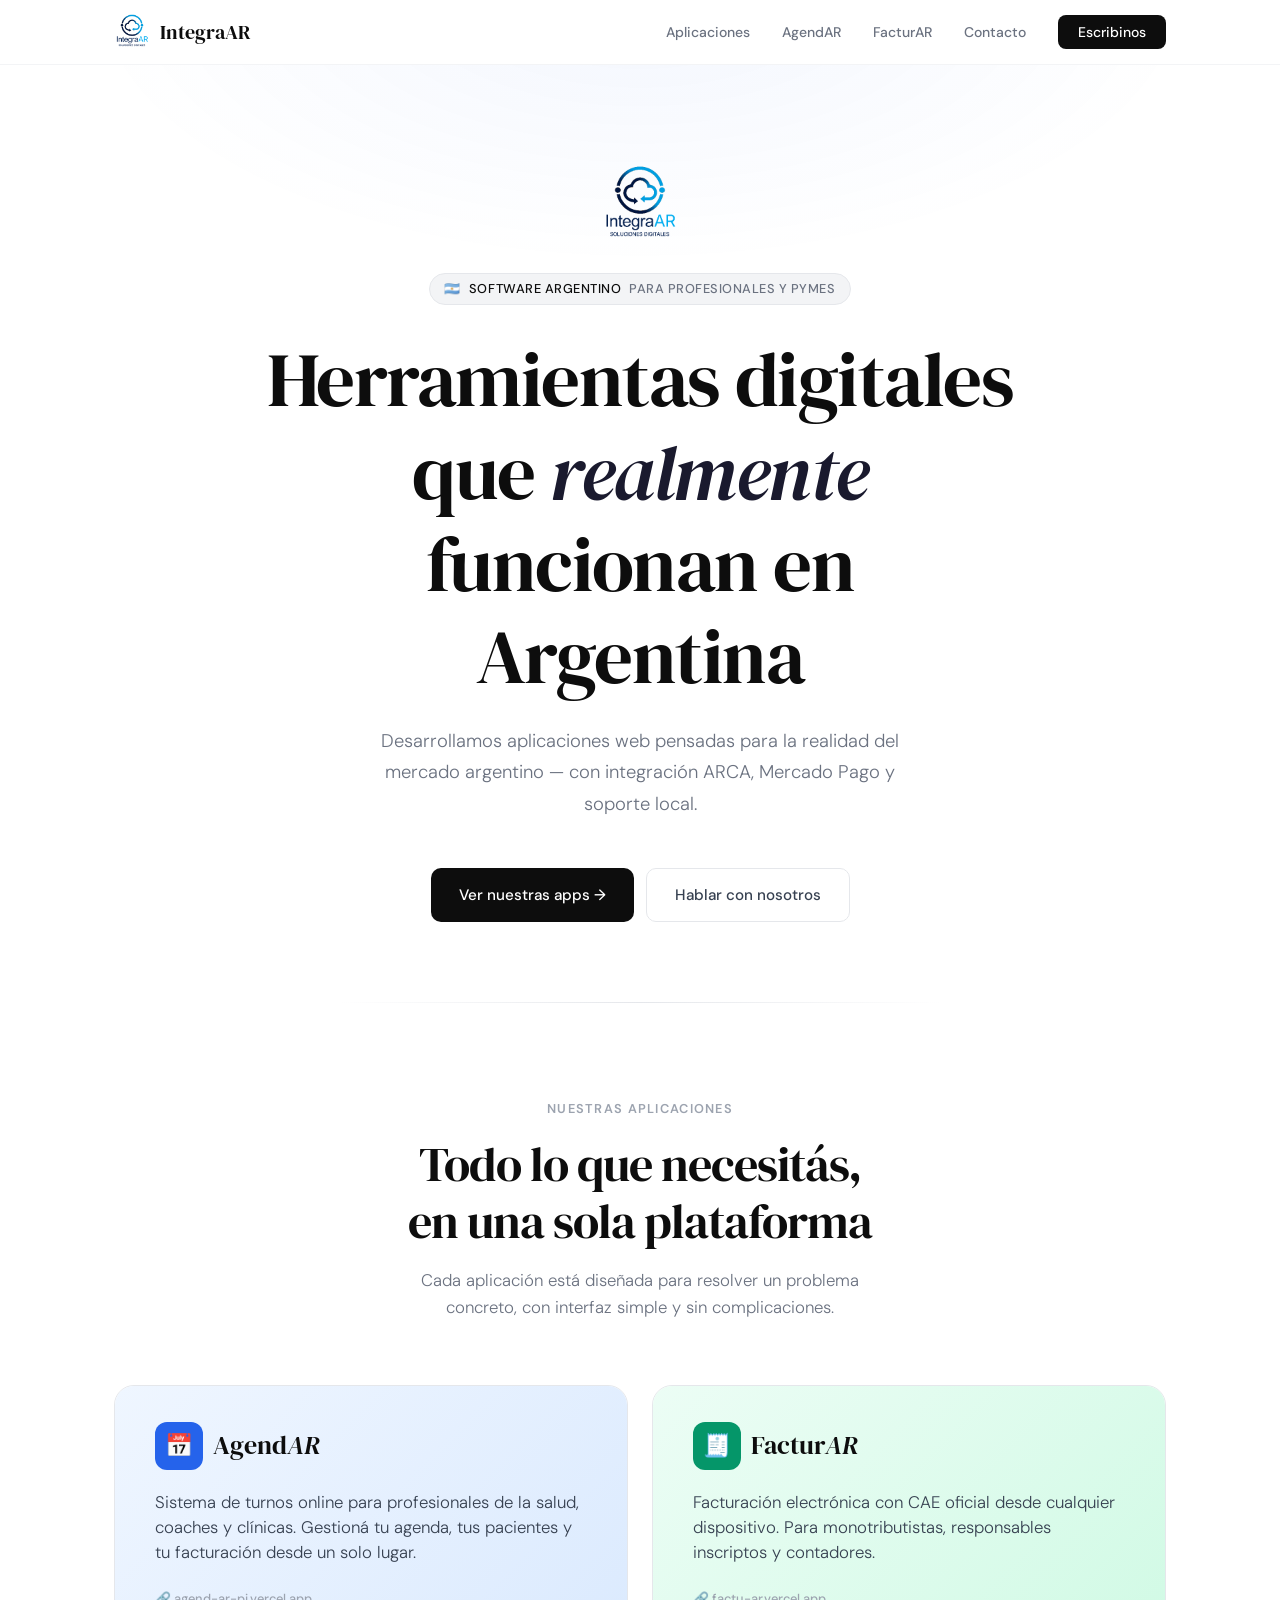
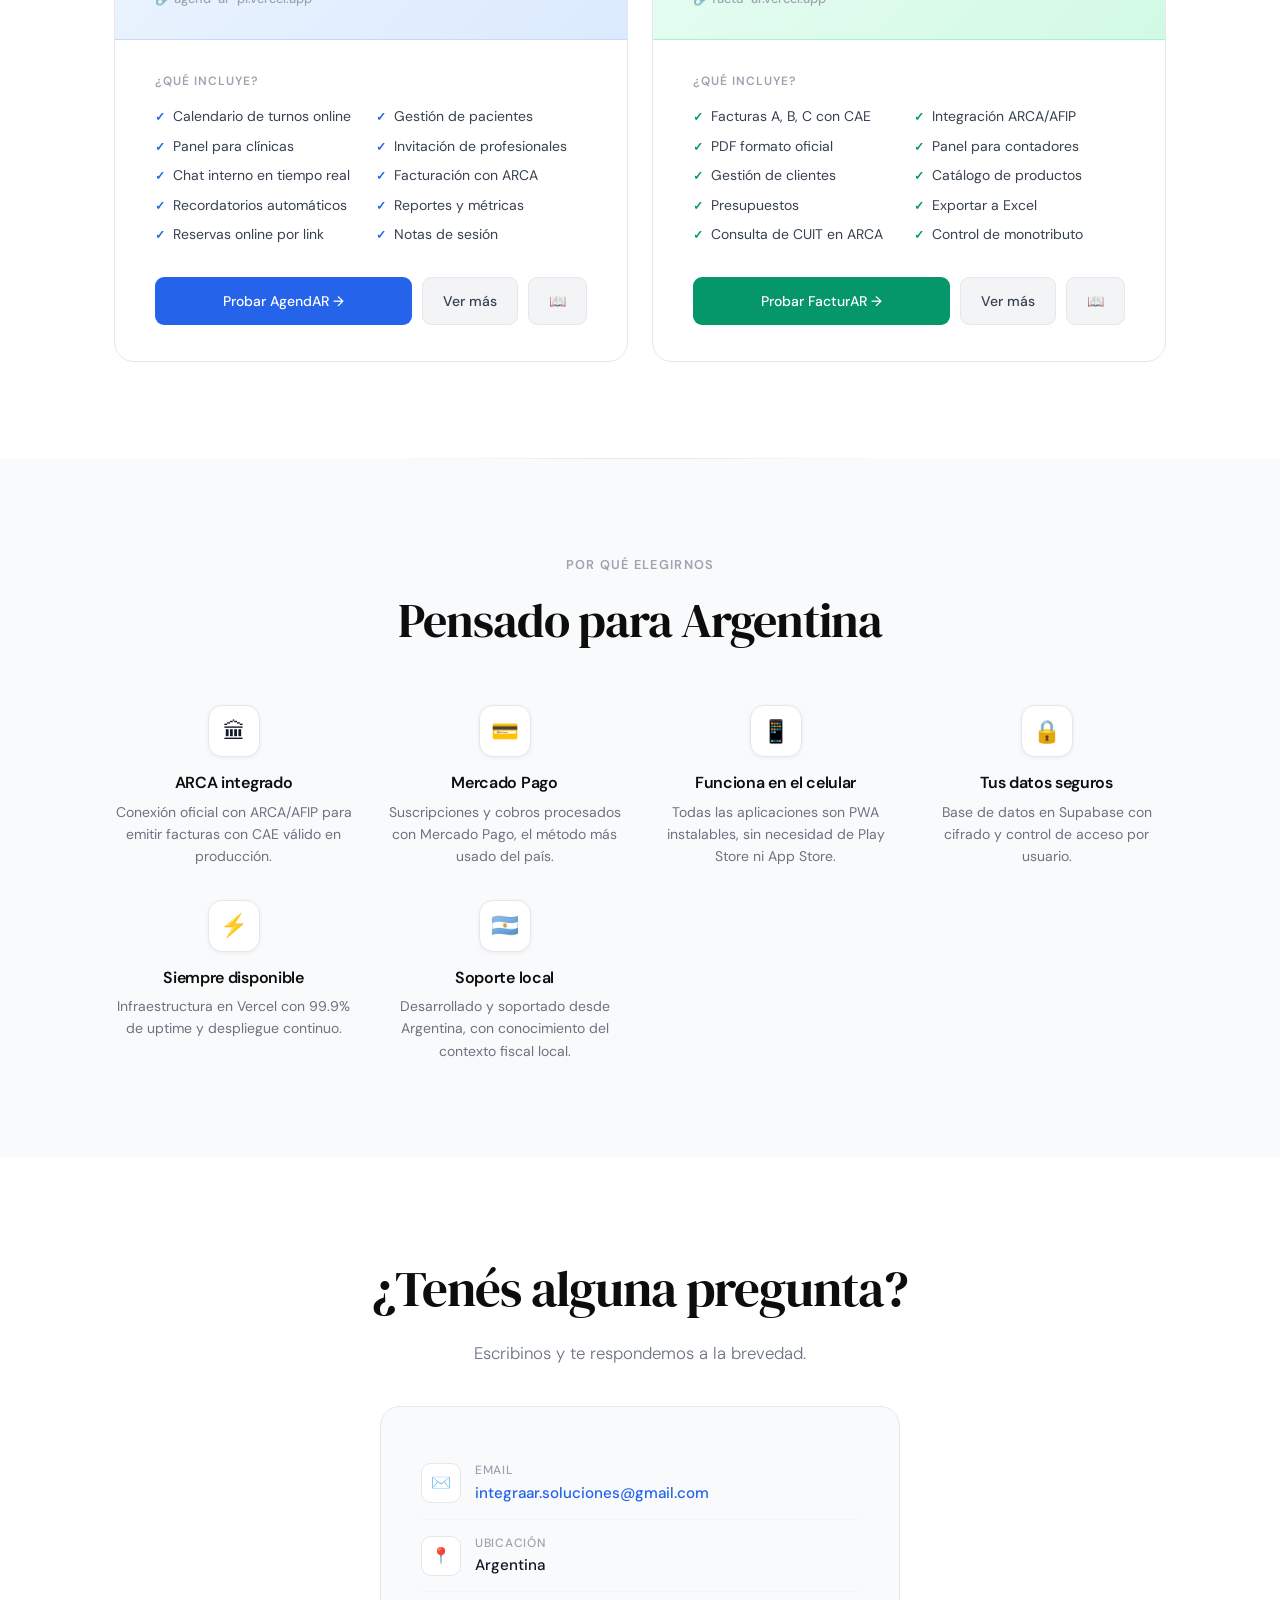
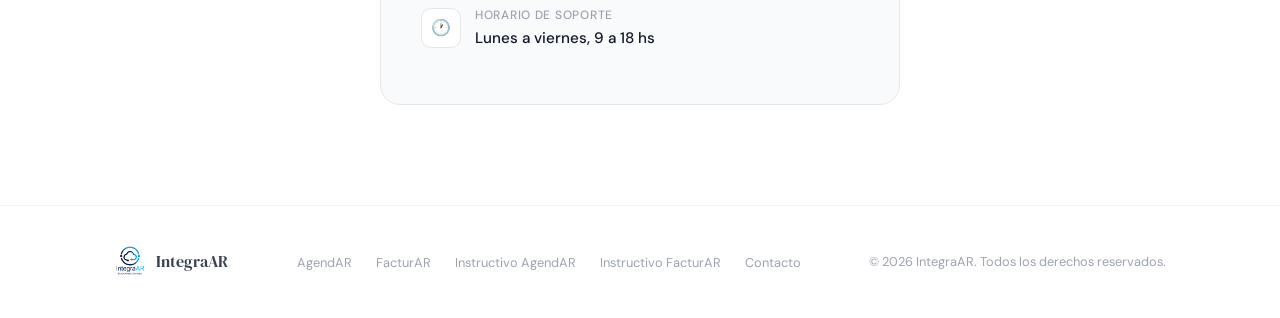
==== index.html @ d941b6e0 "fix: rutas logo en raíz + vercel.json sirve PNG" ====
<!DOCTYPE html>
<html lang="es">
<head>
  <meta charset="UTF-8" />
  <meta name="viewport" content="width=device-width, initial-scale=1.0" />
  <title>IntegraAR — Software para pymes y profesionales argentinos</title>
  <meta name="description" content="IntegraAR desarrolla soluciones digitales para pymes y profesionales argentinos. AgendAR para turnos y clínicas. FacturAR para facturación electrónica con ARCA." />
  <meta property="og:title" content="IntegraAR — Software argentino para profesionales" />
  <meta property="og:description" content="Soluciones digitales para pymes y profesionales. Turnos, facturación electrónica y más." />
  <meta property="og:type" content="website" />
  <link rel="preconnect" href="https://fonts.googleapis.com" />
  <link rel="preconnect" href="https://fonts.gstatic.com" crossorigin />
  <link href="https://fonts.googleapis.com/css2?family=DM+Serif+Display:ital@0;1&family=DM+Sans:ital,opsz,wght@0,9..40,300;0,9..40,400;0,9..40,500;0,9..40,600;1,9..40,300&display=swap" rel="stylesheet" />
  <style>
    /* ── Reset & Base ─────────────────────────────────────────────── */
    *, *::before, *::after { box-sizing: border-box; margin: 0; padding: 0; }

    :root {
      --white:   #ffffff;
      --gray-50: #f9fafb;
      --gray-100:#f3f4f6;
      --gray-200:#e5e7eb;
      --gray-400:#9ca3af;
      --gray-500:#6b7280;
      --gray-700:#374151;
      --gray-900:#111827;
      --ink:     #0d0d0d;

      /* Marcas */
      --agend:   #2563eb;
      --agend-l: #eff6ff;
      --factur:  #059669;
      --factur-l:#ecfdf5;
      --brand:   #1a1a2e;   /* IntegraAR navy oscuro */

      --radius:  12px;
      --shadow:  0 1px 3px rgba(0,0,0,.08), 0 8px 24px rgba(0,0,0,.06);
    }

    html { scroll-behavior: smooth; }

    body {
      font-family: 'DM Sans', sans-serif;
      font-size: 16px;
      line-height: 1.6;
      color: var(--gray-900);
      background: var(--white);
      -webkit-font-smoothing: antialiased;
    }

    h1, h2, h3, h4 {
      font-family: 'DM Serif Display', serif;
      font-weight: 400;
      line-height: 1.2;
      letter-spacing: -0.02em;
    }

    a { color: inherit; text-decoration: none; }
    img { display: block; max-width: 100%; }

    .container {
      max-width: 1100px;
      margin: 0 auto;
      padding: 0 24px;
    }

    /* ── Nav ──────────────────────────────────────────────────────── */
    nav {
      position: sticky;
      top: 0;
      z-index: 100;
      background: rgba(255,255,255,0.92);
      backdrop-filter: blur(12px);
      border-bottom: 1px solid var(--gray-100);
    }

    .nav-inner {
      max-width: 1100px;
      margin: 0 auto;
      padding: 0 24px;
      height: 64px;
      display: flex;
      align-items: center;
      justify-content: space-between;
      gap: 24px;
    }

    .nav-logo {
      display: flex;
      align-items: center;
      gap: 10px;
      font-family: 'DM Serif Display', serif;
      font-size: 1.25rem;
      color: var(--ink);
    }

    .nav-logo-mark {
      height: 36px;
      width: auto;
      display: block;
    }

    .nav-links {
      display: flex;
      align-items: center;
      gap: 32px;
      list-style: none;
    }

    .nav-links a {
      font-size: 0.875rem;
      font-weight: 500;
      color: var(--gray-500);
      transition: color .2s;
    }
    .nav-links a:hover { color: var(--ink); }

    .nav-cta {
      background: var(--ink);
      color: white !important;
      padding: 8px 20px;
      border-radius: 8px;
      font-size: 0.875rem !important;
      font-weight: 500 !important;
      transition: opacity .2s !important;
    }
    .nav-cta:hover { opacity: 0.85 !important; }

    /* ── Hero ─────────────────────────────────────────────────────── */
    .hero {
      padding: 100px 0 80px;
      text-align: center;
      position: relative;
      overflow: hidden;
    }

    .hero::before {
      content: '';
      position: absolute;
      inset: 0;
      background:
        radial-gradient(ellipse 800px 400px at 50% -80px, rgba(37,99,235,.06) 0%, transparent 70%),
        radial-gradient(ellipse 600px 300px at 80% 120%, rgba(5,150,105,.04) 0%, transparent 60%);
      pointer-events: none;
    }

    .hero-eyebrow {
      display: inline-flex;
      align-items: center;
      gap: 8px;
      background: var(--gray-100);
      border: 1px solid var(--gray-200);
      padding: 5px 14px;
      border-radius: 100px;
      font-size: 0.8rem;
      font-weight: 500;
      color: var(--gray-500);
      margin-bottom: 28px;
      letter-spacing: 0.04em;
      text-transform: uppercase;
    }

    .hero-eyebrow span { color: var(--ink); }

    .hero h1 {
      font-size: clamp(2.8rem, 6vw, 5rem);
      color: var(--ink);
      max-width: 760px;
      margin: 0 auto 24px;
    }

    .hero h1 em {
      font-style: italic;
      color: var(--brand);
    }

    .hero-sub {
      font-size: 1.15rem;
      color: var(--gray-500);
      max-width: 520px;
      margin: 0 auto 48px;
      font-weight: 300;
      line-height: 1.7;
    }

    .hero-actions {
      display: flex;
      justify-content: center;
      gap: 12px;
      flex-wrap: wrap;
    }

    .btn {
      display: inline-flex;
      align-items: center;
      gap: 8px;
      padding: 14px 28px;
      border-radius: 10px;
      font-weight: 500;
      font-size: 0.95rem;
      transition: all .2s;
      cursor: pointer;
      border: none;
    }

    .btn-primary {
      background: var(--ink);
      color: white;
    }
    .btn-primary:hover { opacity: 0.85; transform: translateY(-1px); }

    .btn-outline {
      background: transparent;
      border: 1.5px solid var(--gray-200);
      color: var(--gray-700);
    }
    .btn-outline:hover {
      border-color: var(--gray-400);
      background: var(--gray-50);
    }

    /* ── Divider ──────────────────────────────────────────────────── */
    .section-divider {
      height: 1px;
      background: linear-gradient(90deg, transparent, var(--gray-200), transparent);
      margin: 0 auto;
      max-width: 600px;
    }

    /* ── Apps Section ─────────────────────────────────────────────── */
    .apps-section {
      padding: 96px 0;
    }

    .section-label {
      text-align: center;
      font-size: 0.8rem;
      font-weight: 600;
      letter-spacing: 0.1em;
      text-transform: uppercase;
      color: var(--gray-400);
      margin-bottom: 16px;
    }

    .section-title {
      text-align: center;
      font-size: clamp(2rem, 4vw, 3rem);
      color: var(--ink);
      margin-bottom: 16px;
    }

    .section-sub {
      text-align: center;
      color: var(--gray-500);
      font-size: 1.05rem;
      max-width: 480px;
      margin: 0 auto 64px;
      font-weight: 300;
    }

    .apps-grid {
      display: grid;
      grid-template-columns: repeat(auto-fit, minmax(460px, 1fr));
      gap: 24px;
    }

    /* ── App Card ─────────────────────────────────────────────────── */
    .app-card {
      border: 1.5px solid var(--gray-200);
      border-radius: 20px;
      overflow: hidden;
      background: var(--white);
      transition: box-shadow .3s, transform .3s;
    }
    .app-card:hover {
      box-shadow: var(--shadow);
      transform: translateY(-3px);
    }

    .app-card-header {
      padding: 36px 40px 28px;
      position: relative;
    }

    .app-card-header.agend {
      background: linear-gradient(135deg, #eff6ff 0%, #dbeafe 100%);
      border-bottom: 1px solid #bfdbfe;
    }

    .app-card-header.factur {
      background: linear-gradient(135deg, #ecfdf5 0%, #d1fae5 100%);
      border-bottom: 1px solid #a7f3d0;
    }

    .app-badge {
      display: inline-flex;
      align-items: center;
      gap: 10px;
      margin-bottom: 20px;
    }

    .app-icon {
      width: 48px;
      height: 48px;
      border-radius: 12px;
      display: flex;
      align-items: center;
      justify-content: center;
      font-size: 1.4rem;
    }

    .app-icon.agend { background: var(--agend); }
    .app-icon.factur { background: var(--factur); }

    .app-name {
      font-family: 'DM Serif Display', serif;
      font-size: 1.6rem;
      color: var(--ink);
    }

    .app-name span {
      font-style: italic;
    }

    .app-tagline {
      font-size: 1.05rem;
      color: var(--gray-700);
      font-weight: 300;
      margin-bottom: 20px;
      line-height: 1.5;
    }

    .app-url {
      display: inline-flex;
      align-items: center;
      gap: 6px;
      font-size: 0.8rem;
      color: var(--gray-400);
      font-weight: 500;
    }

    .app-card-body {
      padding: 32px 40px 36px;
    }

    .features-title {
      font-size: 0.75rem;
      font-weight: 600;
      letter-spacing: 0.08em;
      text-transform: uppercase;
      color: var(--gray-400);
      margin-bottom: 16px;
    }

    .features-list {
      list-style: none;
      display: grid;
      grid-template-columns: 1fr 1fr;
      gap: 10px;
      margin-bottom: 32px;
    }

    .features-list li {
      display: flex;
      align-items: flex-start;
      gap: 8px;
      font-size: 0.875rem;
      color: var(--gray-700);
      line-height: 1.4;
    }

    .features-list li::before {
      content: '✓';
      font-size: 0.75rem;
      font-weight: 700;
      margin-top: 2px;
      flex-shrink: 0;
    }

    .features-list.agend li::before { color: var(--agend); }
    .features-list.factur li::before { color: var(--factur); }

    .app-card-actions {
      display: flex;
      gap: 10px;
    }

    .btn-app {
      flex: 1;
      justify-content: center;
      padding: 12px 20px;
      border-radius: 9px;
      font-size: 0.875rem;
    }

    .btn-app.agend {
      background: var(--agend);
      color: white;
    }
    .btn-app.agend:hover { opacity: 0.88; }

    .btn-app.factur {
      background: var(--factur);
      color: white;
    }
    .btn-app.factur:hover { opacity: 0.88; }

    .btn-app.ghost {
      background: var(--gray-100);
      color: var(--gray-700);
      border: 1.5px solid var(--gray-200);
      flex: 0 0 auto;
    }
    .btn-app.ghost:hover { background: var(--gray-200); }

    /* ── Why Section ──────────────────────────────────────────────── */
    .why-section {
      padding: 96px 0;
      background: var(--gray-50);
    }

    .why-grid {
      display: grid;
      grid-template-columns: repeat(auto-fit, minmax(220px, 1fr));
      gap: 32px;
      margin-top: 56px;
    }

    .why-item {
      text-align: center;
    }

    .why-icon {
      width: 52px;
      height: 52px;
      border-radius: 14px;
      background: var(--white);
      border: 1.5px solid var(--gray-200);
      display: flex;
      align-items: center;
      justify-content: center;
      font-size: 1.4rem;
      margin: 0 auto 16px;
      box-shadow: 0 1px 4px rgba(0,0,0,.06);
    }

    .why-item h3 {
      font-family: 'DM Sans', sans-serif;
      font-size: 1rem;
      font-weight: 600;
      color: var(--ink);
      margin-bottom: 8px;
    }

    .why-item p {
      font-size: 0.875rem;
      color: var(--gray-500);
      line-height: 1.6;
    }

    /* ── Contact / CTA ────────────────────────────────────────────── */
    .cta-section {
      padding: 100px 0;
      text-align: center;
    }

    .cta-section h2 {
      font-size: clamp(2rem, 4vw, 3.2rem);
      color: var(--ink);
      margin-bottom: 20px;
    }

    .cta-section p {
      color: var(--gray-500);
      font-size: 1.05rem;
      margin-bottom: 40px;
      font-weight: 300;
    }

    .contact-card {
      background: var(--gray-50);
      border: 1.5px solid var(--gray-200);
      border-radius: 20px;
      padding: 40px;
      max-width: 520px;
      margin: 0 auto;
    }

    .contact-item {
      display: flex;
      align-items: center;
      gap: 14px;
      padding: 14px 0;
      border-bottom: 1px solid var(--gray-100);
      text-align: left;
    }
    .contact-item:last-child { border-bottom: none; }

    .contact-item-icon {
      width: 40px;
      height: 40px;
      background: var(--white);
      border: 1.5px solid var(--gray-200);
      border-radius: 10px;
      display: flex;
      align-items: center;
      justify-content: center;
      font-size: 1rem;
      flex-shrink: 0;
    }

    .contact-item-text {
      flex: 1;
    }

    .contact-item-label {
      font-size: 0.75rem;
      color: var(--gray-400);
      font-weight: 500;
      text-transform: uppercase;
      letter-spacing: 0.06em;
    }

    .contact-item-value {
      font-size: 0.95rem;
      color: var(--gray-900);
      font-weight: 500;
    }

    .contact-item-value a {
      color: var(--agend);
    }
    .contact-item-value a:hover { text-decoration: underline; }

    /* ── Footer ───────────────────────────────────────────────────── */
    footer {
      border-top: 1px solid var(--gray-100);
      padding: 40px 0;
    }

    .footer-inner {
      display: flex;
      align-items: center;
      justify-content: space-between;
      gap: 16px;
      flex-wrap: wrap;
    }

    .footer-logo {
      display: flex;
      align-items: center;
      gap: 10px;
      font-family: 'DM Serif Display', serif;
      font-size: 1rem;
      color: var(--gray-700);
    }

    .footer-logo-mark {
      height: 32px;
      width: auto;
      display: block;
    }

    .footer-links {
      display: flex;
      gap: 24px;
      list-style: none;
    }

    .footer-links a {
      font-size: 0.8rem;
      color: var(--gray-400);
    }
    .footer-links a:hover { color: var(--gray-700); }

    .footer-copy {
      font-size: 0.8rem;
      color: var(--gray-400);
    }

    /* ── Animations ───────────────────────────────────────────────── */
    .hero-logo {
      height: 80px;
      width: auto;
      margin: 0 auto 28px;
      display: block;
    }

    @keyframes fadeUp {
      from { opacity: 0; transform: translateY(24px); }
      to   { opacity: 1; transform: translateY(0); }
    }

    .hero > * { animation: fadeUp .6s ease both; }
    .hero > *:nth-child(1) { animation-delay: .05s; }
    .hero > *:nth-child(2) { animation-delay: .15s; }
    .hero > *:nth-child(3) { animation-delay: .25s; }
    .hero > *:nth-child(4) { animation-delay: .35s; }

    /* ── Mobile ───────────────────────────────────────────────────── */
    @media (max-width: 768px) {
      .nav-links { display: none; }

      .apps-grid {
        grid-template-columns: 1fr;
      }

      .app-card-header { padding: 28px 24px 20px; }
      .app-card-body { padding: 24px 24px 28px; }

      .features-list { grid-template-columns: 1fr; }

      .footer-inner { flex-direction: column; text-align: center; }
      .footer-links { flex-wrap: wrap; justify-content: center; }

      .hero { padding: 64px 0 56px; }
      .apps-section, .why-section, .cta-section { padding: 64px 0; }
    }

    @media (max-width: 520px) {
      .hero-actions { flex-direction: column; align-items: center; }
      .btn { width: 100%; justify-content: center; }
      .app-card-actions { flex-direction: column; }
      .btn-app.ghost { flex: 1; }
    }
  </style>
</head>
<body>

  <!-- ── Nav ── -->
  <nav>
    <div class="nav-inner">
      <a href="/" class="nav-logo">
        <img src="/logo-completo-2.png" alt="IntegraAR" class="nav-logo-mark" />
        <span>IntegraAR</span>
      </a>
      <ul class="nav-links">
        <li><a href="#apps">Aplicaciones</a></li>
        <li><a href="/agendar">AgendAR</a></li>
        <li><a href="/facturar">FacturAR</a></li>
        <li><a href="#contacto">Contacto</a></li>
        <li><a href="mailto:integraar.soluciones@gmail.com" class="nav-cta">Escribinos</a></li>
      </ul>
    </div>
  </nav>

  <!-- ── Hero ── -->
  <section class="hero">
    <div class="container">
      <img src="/logo-completo-2.png" alt="IntegraAR" class="hero-logo" />
      <div class="hero-eyebrow">
        🇦🇷 <span>Software argentino</span> para profesionales y pymes
      </div>
      <h1>Herramientas digitales que <em>realmente</em> funcionan en Argentina</h1>
      <p class="hero-sub">
        Desarrollamos aplicaciones web pensadas para la realidad del mercado argentino —
        con integración ARCA, Mercado Pago y soporte local.
      </p>
      <div class="hero-actions">
        <a href="#apps" class="btn btn-primary">Ver nuestras apps →</a>
        <a href="#contacto" class="btn btn-outline">Hablar con nosotros</a>
      </div>
    </div>
  </section>

  <div class="section-divider"></div>

  <!-- ── Apps ── -->
  <section class="apps-section" id="apps">
    <div class="container">
      <div class="section-label">Nuestras aplicaciones</div>
      <h2 class="section-title">Todo lo que necesitás,<br/>en una sola plataforma</h2>
      <p class="section-sub">
        Cada aplicación está diseñada para resolver un problema concreto,
        con interfaz simple y sin complicaciones.
      </p>

      <div class="apps-grid">

        <!-- AgendAR -->
        <div class="app-card">
          <div class="app-card-header agend">
            <div class="app-badge">
              <div class="app-icon agend">📅</div>
              <div class="app-name">Agend<span>AR</span></div>
            </div>
            <p class="app-tagline">
              Sistema de turnos online para profesionales de la salud, coaches y clínicas.
              Gestioná tu agenda, tus pacientes y tu facturación desde un solo lugar.
            </p>
            <div class="app-url">🔗 agend-ar-pi.vercel.app</div>
          </div>
          <div class="app-card-body">
            <div class="features-title">¿Qué incluye?</div>
            <ul class="features-list agend">
              <li>Calendario de turnos online</li>
              <li>Gestión de pacientes</li>
              <li>Panel para clínicas</li>
              <li>Invitación de profesionales</li>
              <li>Chat interno en tiempo real</li>
              <li>Facturación con ARCA</li>
              <li>Recordatorios automáticos</li>
              <li>Reportes y métricas</li>
              <li>Reservas online por link</li>
              <li>Notas de sesión</li>
            </ul>
            <div class="app-card-actions">
              <a href="https://agend-ar-pi.vercel.app" target="_blank" rel="noopener" class="btn btn-app agend">
                Probar AgendAR →
              </a>
              <a href="/agendar" class="btn btn-app ghost">Ver más</a>
              <a href="/instructivos/agendar" class="btn btn-app ghost">📖</a>
            </div>
          </div>
        </div>

        <!-- FacturAR -->
        <div class="app-card">
          <div class="app-card-header factur">
            <div class="app-badge">
              <div class="app-icon factur">🧾</div>
              <div class="app-name">Factur<span>AR</span></div>
            </div>
            <p class="app-tagline">
              Facturación electrónica con CAE oficial desde cualquier dispositivo.
              Para monotributistas, responsables inscriptos y contadores.
            </p>
            <div class="app-url">🔗 factu-ar.vercel.app</div>
          </div>
          <div class="app-card-body">
            <div class="features-title">¿Qué incluye?</div>
            <ul class="features-list factur">
              <li>Facturas A, B, C con CAE</li>
              <li>Integración ARCA/AFIP</li>
              <li>PDF formato oficial</li>
              <li>Panel para contadores</li>
              <li>Gestión de clientes</li>
              <li>Catálogo de productos</li>
              <li>Presupuestos</li>
              <li>Exportar a Excel</li>
              <li>Consulta de CUIT en ARCA</li>
              <li>Control de monotributo</li>
            </ul>
            <div class="app-card-actions">
              <a href="https://factu-ar.vercel.app" target="_blank" rel="noopener" class="btn btn-app factur">
                Probar FacturAR →
              </a>
              <a href="/facturar" class="btn btn-app ghost">Ver más</a>
              <a href="/instructivos/facturar" class="btn btn-app ghost">📖</a>
            </div>
          </div>
        </div>

      </div>
    </div>
  </section>

  <div class="section-divider"></div>

  <!-- ── Por qué IntegraAR ── -->
  <section class="why-section">
    <div class="container">
      <div class="section-label">Por qué elegirnos</div>
      <h2 class="section-title">Pensado para Argentina</h2>
      <div class="why-grid">
        <div class="why-item">
          <div class="why-icon">🏛</div>
          <h3>ARCA integrado</h3>
          <p>Conexión oficial con ARCA/AFIP para emitir facturas con CAE válido en producción.</p>
        </div>
        <div class="why-item">
          <div class="why-icon">💳</div>
          <h3>Mercado Pago</h3>
          <p>Suscripciones y cobros procesados con Mercado Pago, el método más usado del país.</p>
        </div>
        <div class="why-item">
          <div class="why-icon">📱</div>
          <h3>Funciona en el celular</h3>
          <p>Todas las aplicaciones son PWA instalables, sin necesidad de Play Store ni App Store.</p>
        </div>
        <div class="why-item">
          <div class="why-icon">🔒</div>
          <h3>Tus datos seguros</h3>
          <p>Base de datos en Supabase con cifrado y control de acceso por usuario.</p>
        </div>
        <div class="why-item">
          <div class="why-icon">⚡</div>
          <h3>Siempre disponible</h3>
          <p>Infraestructura en Vercel con 99.9% de uptime y despliegue continuo.</p>
        </div>
        <div class="why-item">
          <div class="why-icon">🇦🇷</div>
          <h3>Soporte local</h3>
          <p>Desarrollado y soportado desde Argentina, con conocimiento del contexto fiscal local.</p>
        </div>
      </div>
    </div>
  </section>

  <!-- ── CTA / Contacto ── -->
  <section class="cta-section" id="contacto">
    <div class="container">
      <h2>¿Tenés alguna pregunta?</h2>
      <p>Escribinos y te respondemos a la brevedad.</p>
      <div class="contact-card">
        <div class="contact-item">
          <div class="contact-item-icon">✉️</div>
          <div class="contact-item-text">
            <div class="contact-item-label">Email</div>
            <div class="contact-item-value">
              <a href="mailto:integraar.soluciones@gmail.com">integraar.soluciones@gmail.com</a>
            </div>
          </div>
        </div>
        <div class="contact-item">
          <div class="contact-item-icon">📍</div>
          <div class="contact-item-text">
            <div class="contact-item-label">Ubicación</div>
            <div class="contact-item-value">Argentina</div>
          </div>
        </div>
        <div class="contact-item">
          <div class="contact-item-icon">🕐</div>
          <div class="contact-item-text">
            <div class="contact-item-label">Horario de soporte</div>
            <div class="contact-item-value">Lunes a viernes, 9 a 18 hs</div>
          </div>
        </div>
      </div>
    </div>
  </section>

  <!-- ── Footer ── -->
  <footer>
    <div class="container">
      <div class="footer-inner">
        <a href="/" class="footer-logo">
          <img src="/logo-completo-2.png" alt="IntegraAR" class="footer-logo-mark" />
          <span>IntegraAR</span>
        </a>
        <ul class="footer-links">
          <li><a href="/agendar">AgendAR</a></li>
          <li><a href="/facturar">FacturAR</a></li>
          <li><a href="/instructivos/agendar">Instructivo AgendAR</a></li>
          <li><a href="/instructivos/facturar">Instructivo FacturAR</a></li>
          <li><a href="#contacto">Contacto</a></li>
        </ul>
        <p class="footer-copy">© 2026 IntegraAR. Todos los derechos reservados.</p>
      </div>
    </div>
  </footer>

</body>
</html>
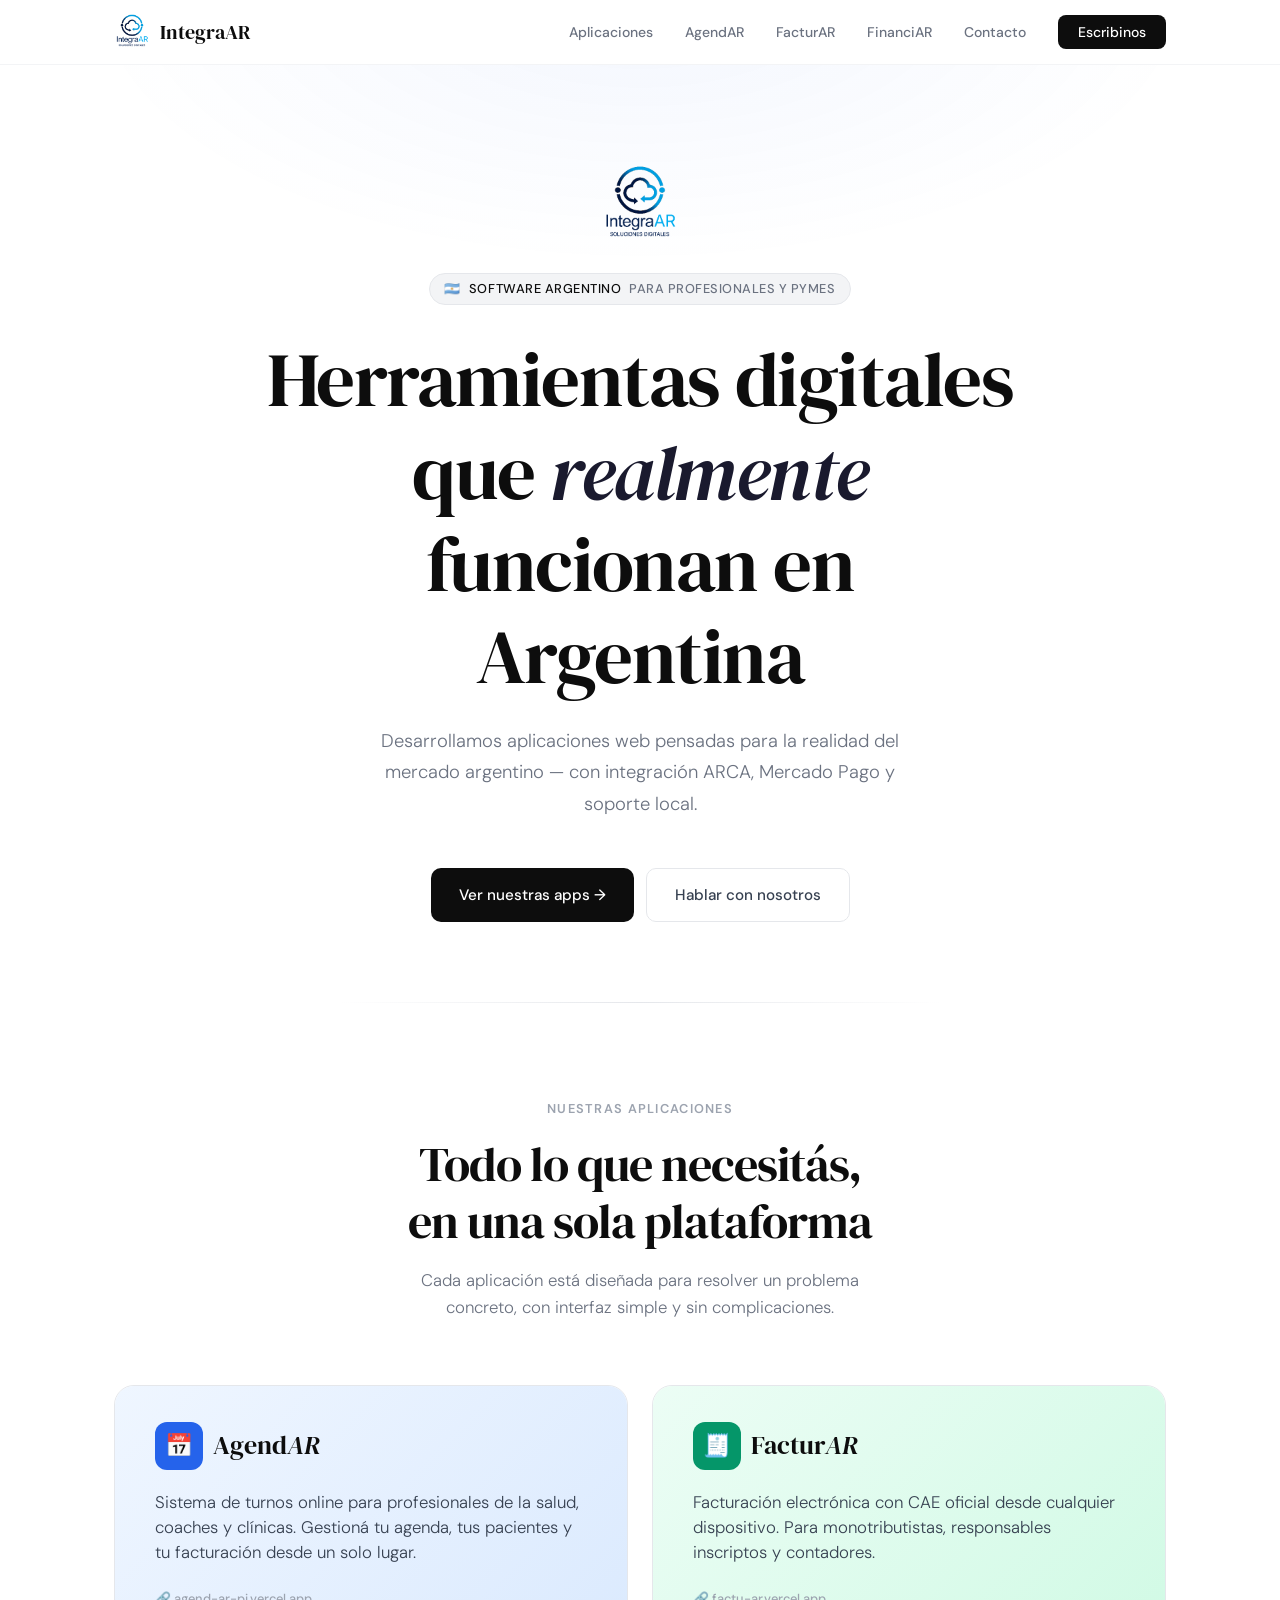
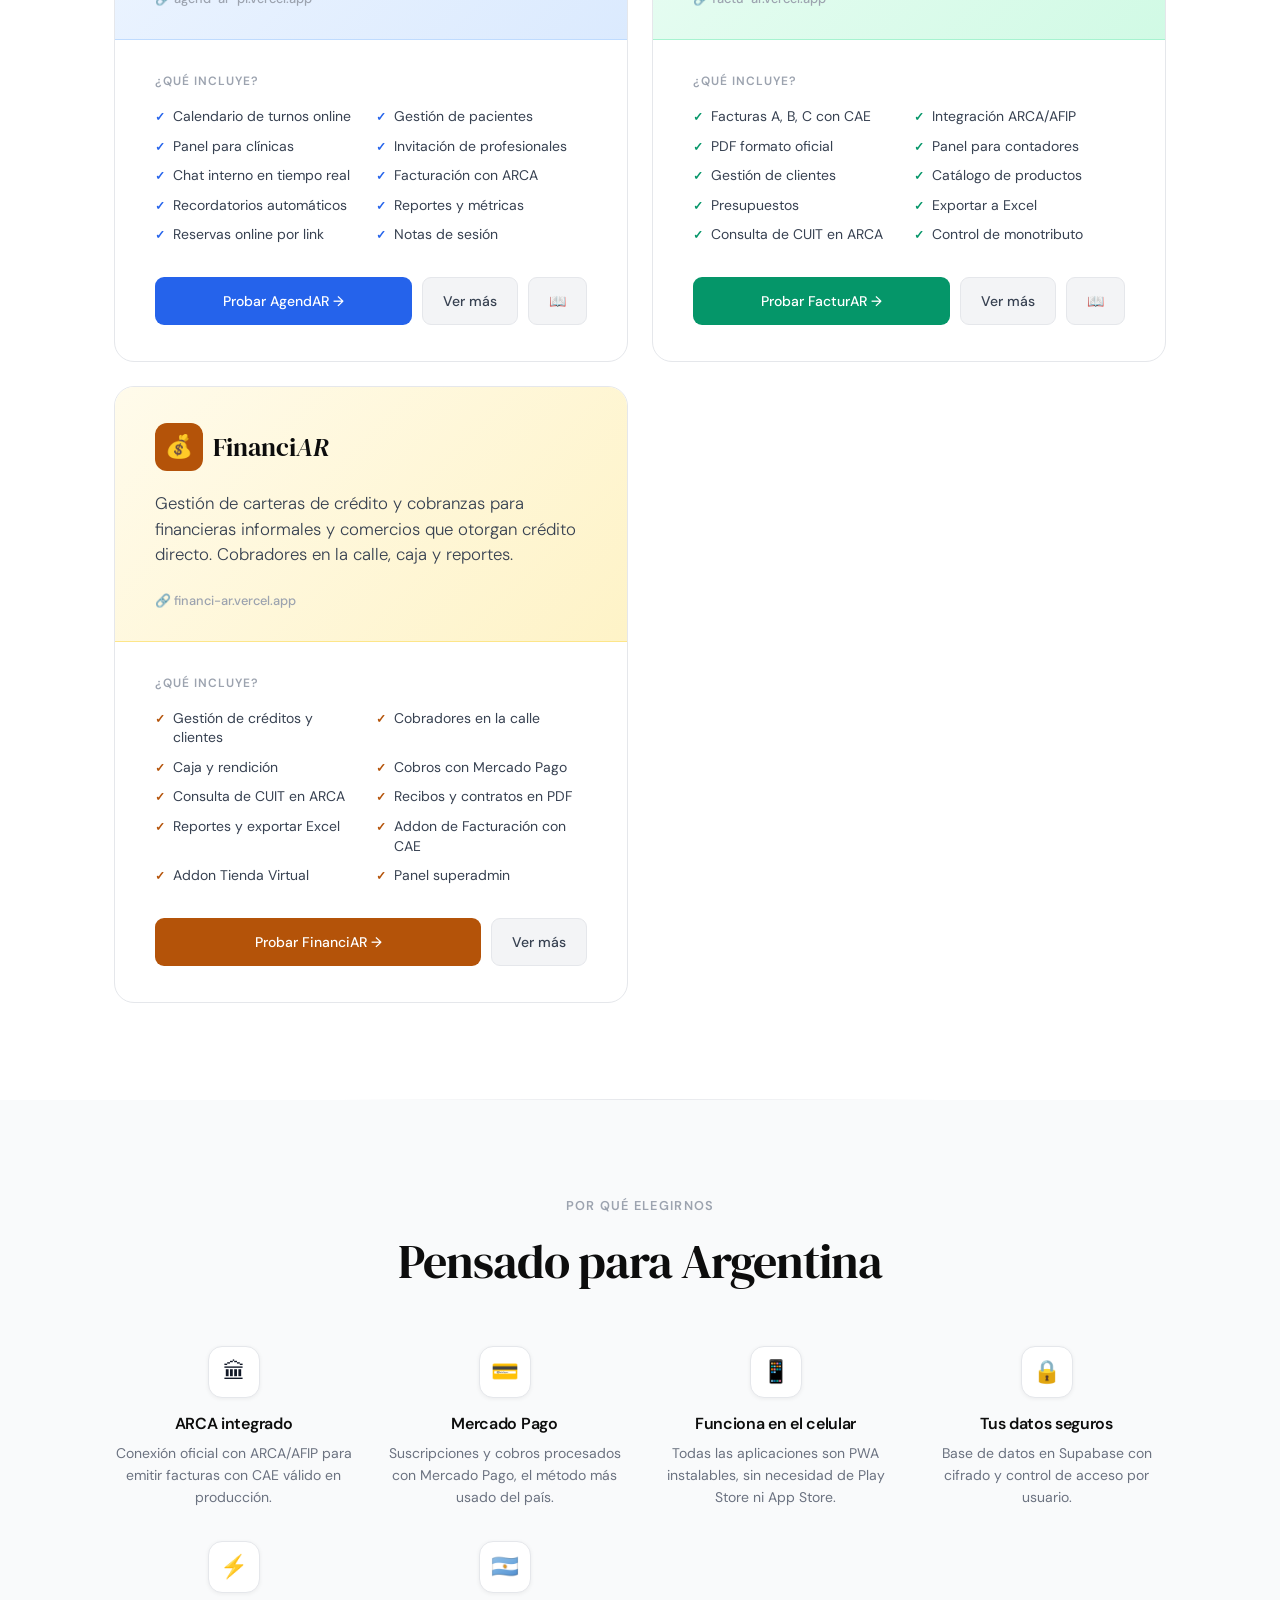
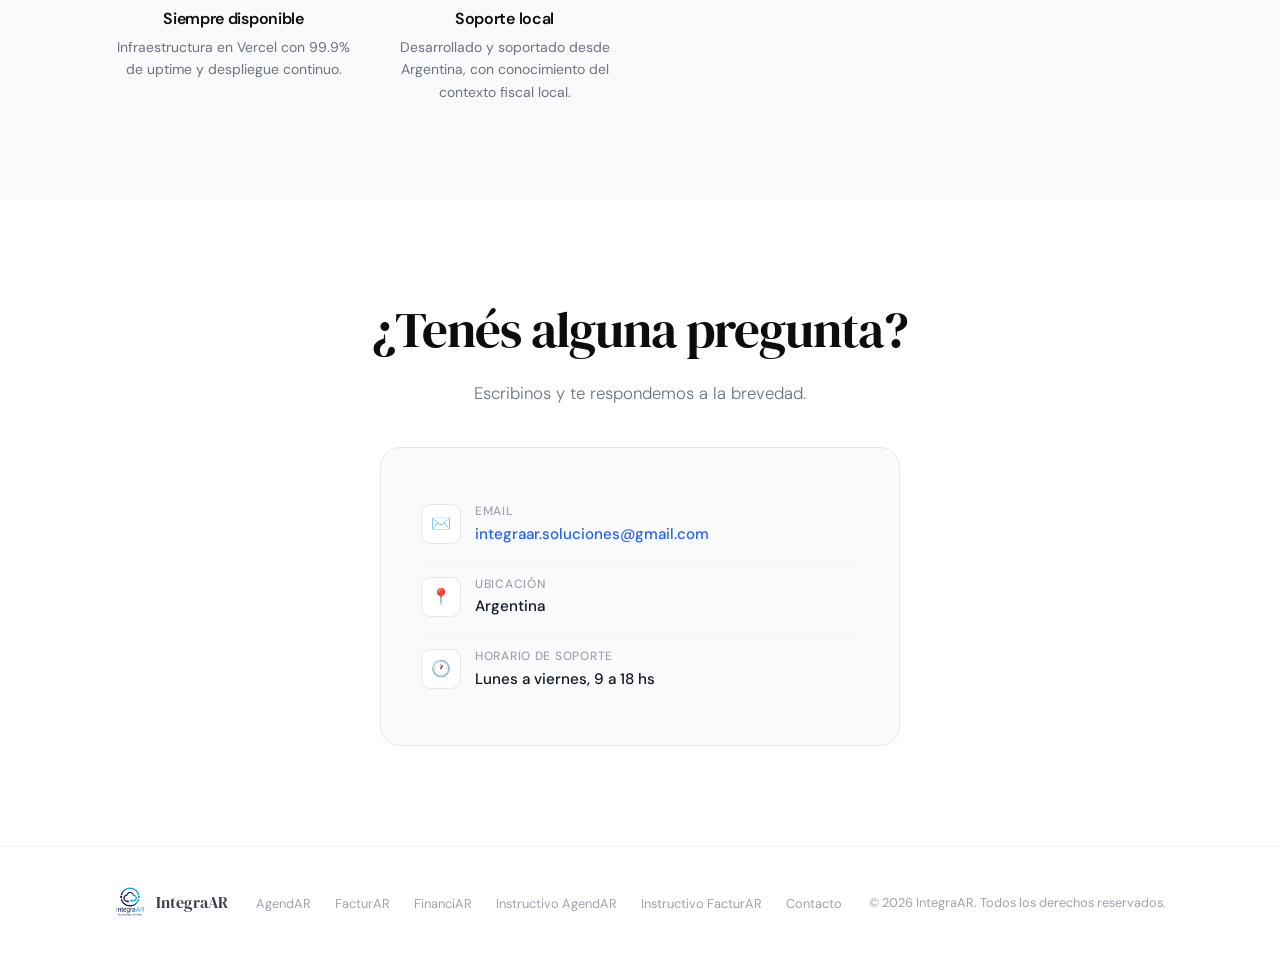
==== commit 27211e13: "feat: agregar FinanciAR al sitio del ecosistema Nueva pagina de detalle (financiar.html) y card en e" ====
--- a/index.html
+++ b/index.html
@@ -4,9 +4,9 @@
   <meta charset="UTF-8" />
   <meta name="viewport" content="width=device-width, initial-scale=1.0" />
   <title>IntegraAR — Software para pymes y profesionales argentinos</title>
-  <meta name="description" content="IntegraAR desarrolla soluciones digitales para pymes y profesionales argentinos. AgendAR para turnos y clínicas. FacturAR para facturación electrónica con ARCA." />
+  <meta name="description" content="IntegraAR desarrolla soluciones digitales para pymes y profesionales argentinos. AgendAR para turnos y clínicas. FacturAR para facturación electrónica con ARCA. FinanciAR para gestión de créditos y cobranzas." />
   <meta property="og:title" content="IntegraAR — Software argentino para profesionales" />
-  <meta property="og:description" content="Soluciones digitales para pymes y profesionales. Turnos, facturación electrónica y más." />
+  <meta property="og:description" content="Soluciones digitales para pymes y profesionales. Turnos, facturación electrónica, créditos y cobranzas." />
   <meta property="og:type" content="website" />
   <link rel="preconnect" href="https://fonts.googleapis.com" />
   <link rel="preconnect" href="https://fonts.gstatic.com" crossorigin />
@@ -31,6 +31,8 @@
       --agend-l: #eff6ff;
       --factur:  #059669;
       --factur-l:#ecfdf5;
+      --financ:  #b45309;
+      --financ-l:#fffbeb;
       --brand:   #1a1a2e;   /* IntegraAR navy oscuro */
 
       --radius:  12px;
@@ -292,6 +294,11 @@
       border-bottom: 1px solid #a7f3d0;
     }
 
+    .app-card-header.financ {
+      background: linear-gradient(135deg, #fffbeb 0%, #fef3c7 100%);
+      border-bottom: 1px solid #fde68a;
+    }
+
     .app-badge {
       display: inline-flex;
       align-items: center;
@@ -311,6 +318,7 @@
 
     .app-icon.agend { background: var(--agend); }
     .app-icon.factur { background: var(--factur); }
+    .app-icon.financ { background: var(--financ); }
 
     .app-name {
       font-family: 'DM Serif Display', serif;
@@ -379,6 +387,7 @@
 
     .features-list.agend li::before { color: var(--agend); }
     .features-list.factur li::before { color: var(--factur); }
+    .features-list.financ li::before { color: var(--financ); }
 
     .app-card-actions {
       display: flex;
@@ -404,6 +413,12 @@
       color: white;
     }
     .btn-app.factur:hover { opacity: 0.88; }
+
+    .btn-app.financ {
+      background: var(--financ);
+      color: white;
+    }
+    .btn-app.financ:hover { opacity: 0.88; }
 
     .btn-app.ghost {
       background: var(--gray-100);
@@ -638,6 +653,7 @@
         <li><a href="#apps">Aplicaciones</a></li>
         <li><a href="/agendar">AgendAR</a></li>
         <li><a href="/facturar">FacturAR</a></li>
+        <li><a href="/financiar">FinanciAR</a></li>
         <li><a href="#contacto">Contacto</a></li>
         <li><a href="mailto:integraar.soluciones@gmail.com" class="nav-cta">Escribinos</a></li>
       </ul>
@@ -751,6 +767,42 @@
           </div>
         </div>
 
+        <!-- FinanciAR -->
+        <div class="app-card">
+          <div class="app-card-header financ">
+            <div class="app-badge">
+              <div class="app-icon financ">💰</div>
+              <div class="app-name">Financi<span>AR</span></div>
+            </div>
+            <p class="app-tagline">
+              Gestión de carteras de crédito y cobranzas para financieras informales y comercios
+              que otorgan crédito directo. Cobradores en la calle, caja y reportes.
+            </p>
+            <div class="app-url">🔗 financi-ar.vercel.app</div>
+          </div>
+          <div class="app-card-body">
+            <div class="features-title">¿Qué incluye?</div>
+            <ul class="features-list financ">
+              <li>Gestión de créditos y clientes</li>
+              <li>Cobradores en la calle</li>
+              <li>Caja y rendición</li>
+              <li>Cobros con Mercado Pago</li>
+              <li>Consulta de CUIT en ARCA</li>
+              <li>Recibos y contratos en PDF</li>
+              <li>Reportes y exportar Excel</li>
+              <li>Addon de Facturación con CAE</li>
+              <li>Addon Tienda Virtual</li>
+              <li>Panel superadmin</li>
+            </ul>
+            <div class="app-card-actions">
+              <a href="https://financi-ar.vercel.app" target="_blank" rel="noopener" class="btn btn-app financ">
+                Probar FinanciAR →
+              </a>
+              <a href="/financiar" class="btn btn-app ghost">Ver más</a>
+            </div>
+          </div>
+        </div>
+
       </div>
     </div>
   </section>
@@ -841,6 +893,7 @@
         <ul class="footer-links">
           <li><a href="/agendar">AgendAR</a></li>
           <li><a href="/facturar">FacturAR</a></li>
+          <li><a href="/financiar">FinanciAR</a></li>
           <li><a href="/instructivos/agendar">Instructivo AgendAR</a></li>
           <li><a href="/instructivos/facturar">Instructivo FacturAR</a></li>
           <li><a href="#contacto">Contacto</a></li>
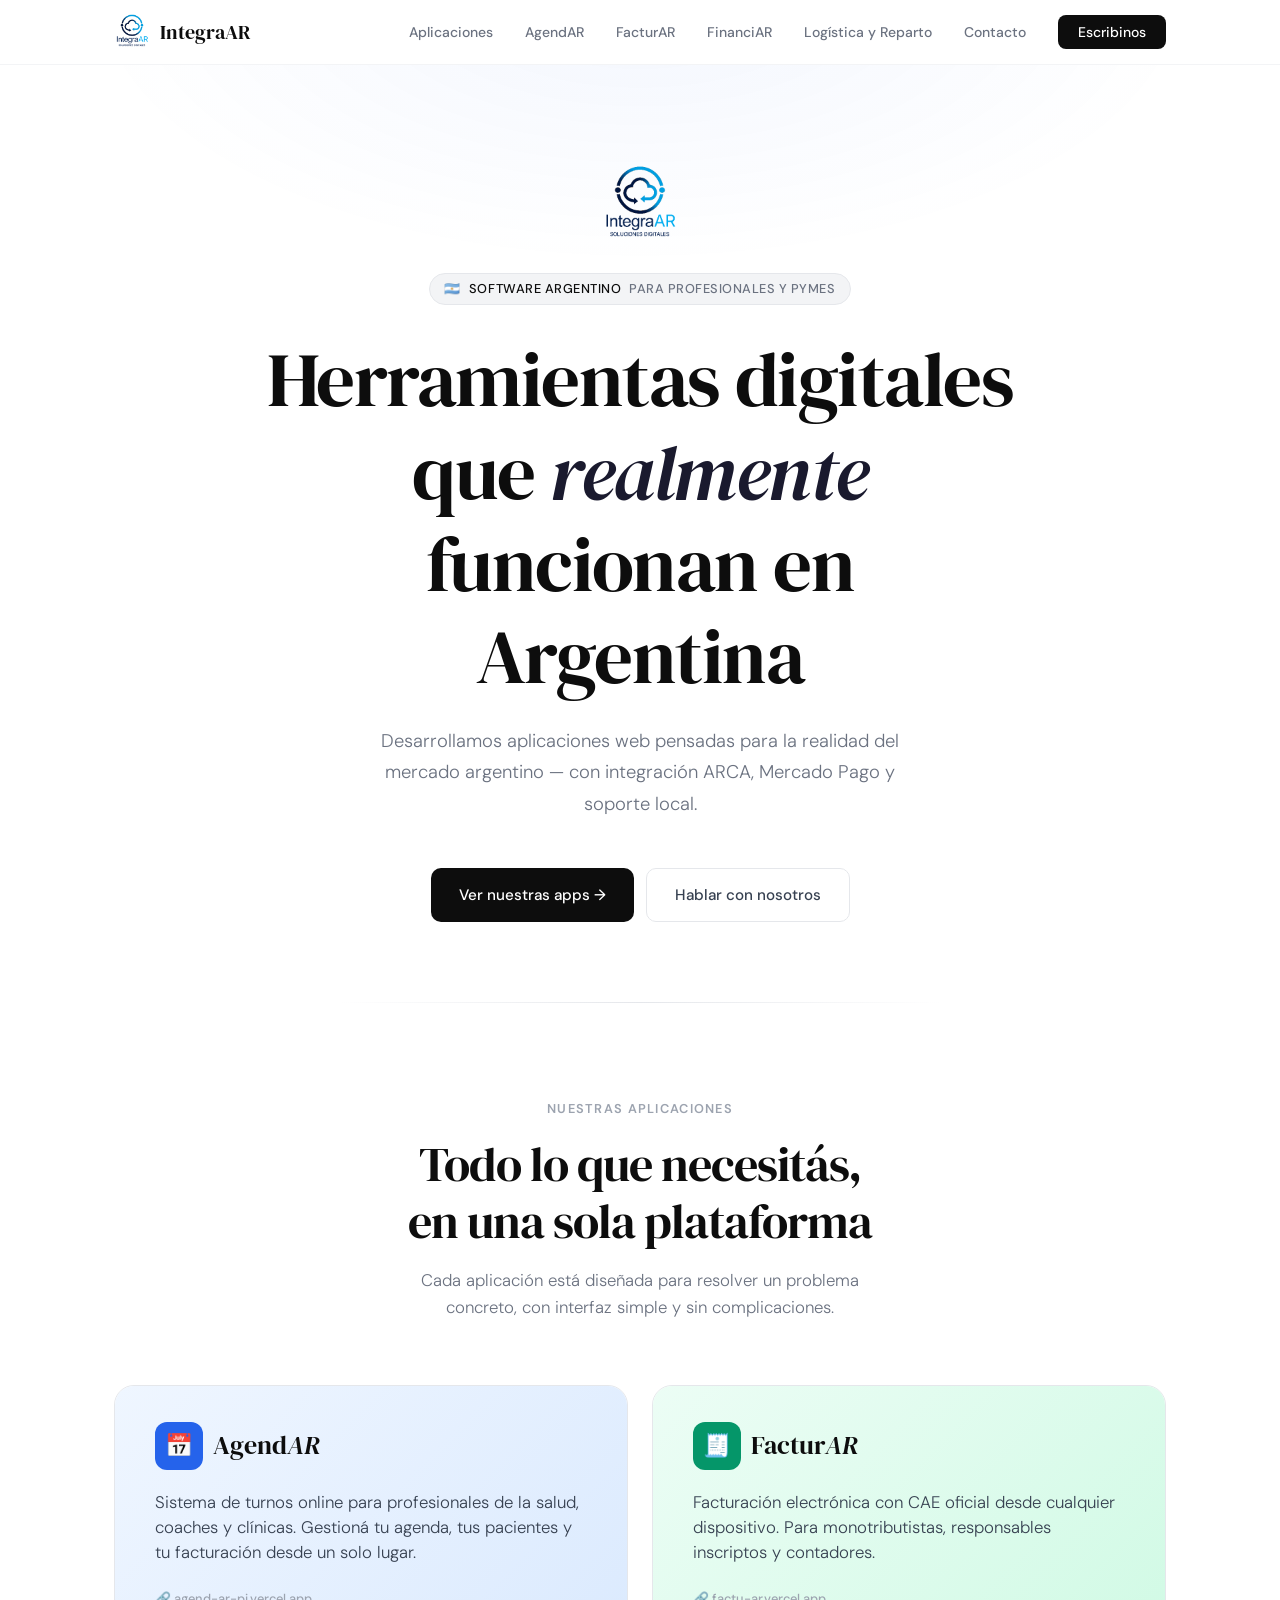
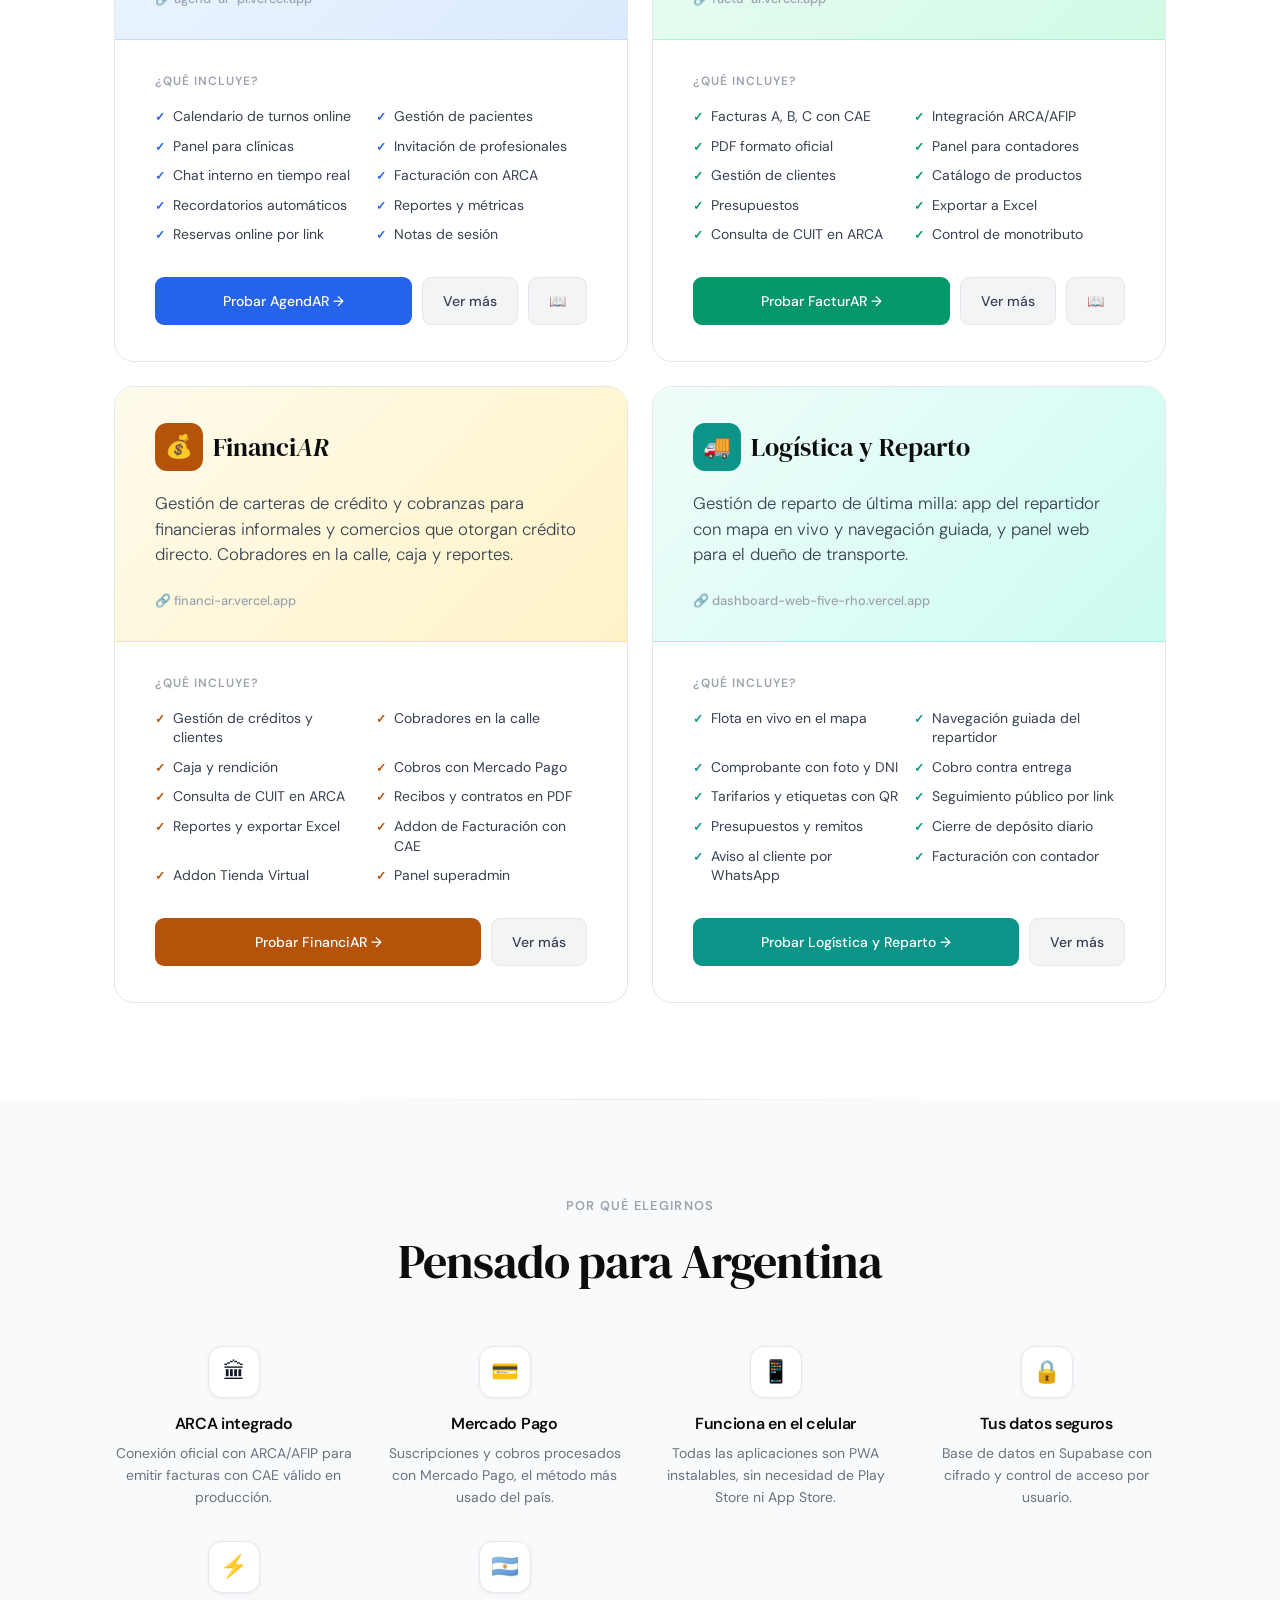
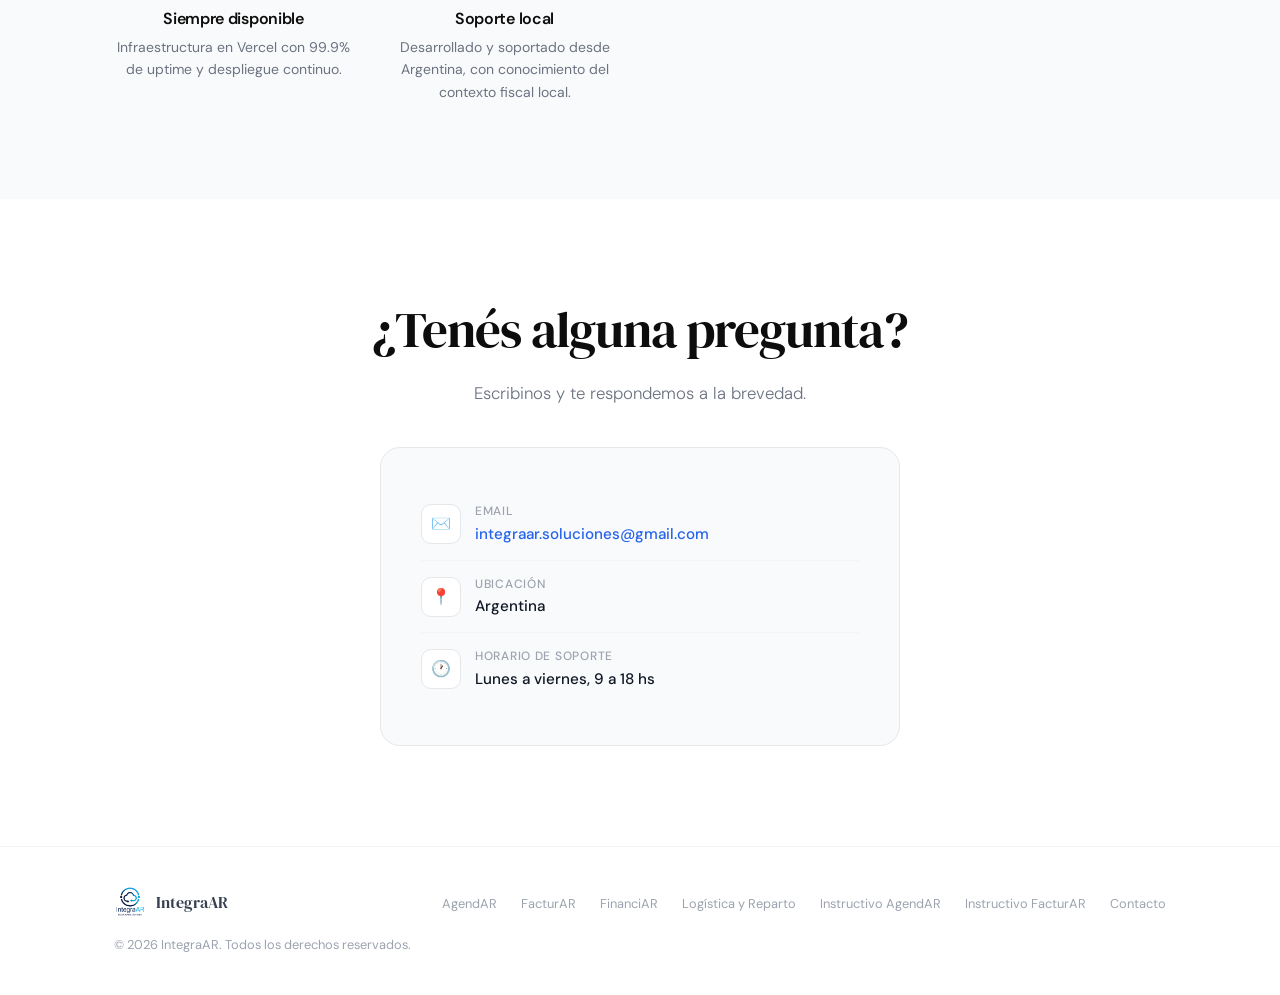
==== commit bda72f3b: "feat: agregar Logística y Reparto (LR) al sitio del ecosistema - Nueva página lr.html con roles, fea" ====
--- a/index.html
+++ b/index.html
@@ -33,6 +33,8 @@
       --factur-l:#ecfdf5;
       --financ:  #b45309;
       --financ-l:#fffbeb;
+      --lr:      #0d9488;
+      --lr-l:    #f0fdfa;
       --brand:   #1a1a2e;   /* IntegraAR navy oscuro */
 
       --radius:  12px;
@@ -299,6 +301,11 @@
       border-bottom: 1px solid #fde68a;
     }
 
+    .app-card-header.lr {
+      background: linear-gradient(135deg, #f0fdfa 0%, #ccfbf1 100%);
+      border-bottom: 1px solid #99f6e4;
+    }
+
     .app-badge {
       display: inline-flex;
       align-items: center;
@@ -319,6 +326,7 @@
     .app-icon.agend { background: var(--agend); }
     .app-icon.factur { background: var(--factur); }
     .app-icon.financ { background: var(--financ); }
+    .app-icon.lr { background: var(--lr); }
 
     .app-name {
       font-family: 'DM Serif Display', serif;
@@ -388,6 +396,7 @@
     .features-list.agend li::before { color: var(--agend); }
     .features-list.factur li::before { color: var(--factur); }
     .features-list.financ li::before { color: var(--financ); }
+    .features-list.lr li::before { color: var(--lr); }
 
     .app-card-actions {
       display: flex;
@@ -419,6 +428,12 @@
       color: white;
     }
     .btn-app.financ:hover { opacity: 0.88; }
+
+    .btn-app.lr {
+      background: var(--lr);
+      color: white;
+    }
+    .btn-app.lr:hover { opacity: 0.88; }
 
     .btn-app.ghost {
       background: var(--gray-100);
@@ -654,6 +669,7 @@
         <li><a href="/agendar">AgendAR</a></li>
         <li><a href="/facturar">FacturAR</a></li>
         <li><a href="/financiar">FinanciAR</a></li>
+        <li><a href="/lr">Logística y Reparto</a></li>
         <li><a href="#contacto">Contacto</a></li>
         <li><a href="mailto:integraar.soluciones@gmail.com" class="nav-cta">Escribinos</a></li>
       </ul>
@@ -803,6 +819,42 @@
           </div>
         </div>
 
+        <!-- Logística y Reparto -->
+        <div class="app-card">
+          <div class="app-card-header lr">
+            <div class="app-badge">
+              <div class="app-icon lr">🚚</div>
+              <div class="app-name">Logística y Reparto</div>
+            </div>
+            <p class="app-tagline">
+              Gestión de reparto de última milla: app del repartidor con mapa en vivo
+              y navegación guiada, y panel web para el dueño de transporte.
+            </p>
+            <div class="app-url">🔗 dashboard-web-five-rho.vercel.app</div>
+          </div>
+          <div class="app-card-body">
+            <div class="features-title">¿Qué incluye?</div>
+            <ul class="features-list lr">
+              <li>Flota en vivo en el mapa</li>
+              <li>Navegación guiada del repartidor</li>
+              <li>Comprobante con foto y DNI</li>
+              <li>Cobro contra entrega</li>
+              <li>Tarifarios y etiquetas con QR</li>
+              <li>Seguimiento público por link</li>
+              <li>Presupuestos y remitos</li>
+              <li>Cierre de depósito diario</li>
+              <li>Aviso al cliente por WhatsApp</li>
+              <li>Facturación con contador</li>
+            </ul>
+            <div class="app-card-actions">
+              <a href="https://dashboard-web-five-rho.vercel.app" target="_blank" rel="noopener" class="btn btn-app lr">
+                Probar Logística y Reparto →
+              </a>
+              <a href="/lr" class="btn btn-app ghost">Ver más</a>
+            </div>
+          </div>
+        </div>
+
       </div>
     </div>
   </section>
@@ -894,6 +946,7 @@
           <li><a href="/agendar">AgendAR</a></li>
           <li><a href="/facturar">FacturAR</a></li>
           <li><a href="/financiar">FinanciAR</a></li>
+          <li><a href="/lr">Logística y Reparto</a></li>
           <li><a href="/instructivos/agendar">Instructivo AgendAR</a></li>
           <li><a href="/instructivos/facturar">Instructivo FacturAR</a></li>
           <li><a href="#contacto">Contacto</a></li>
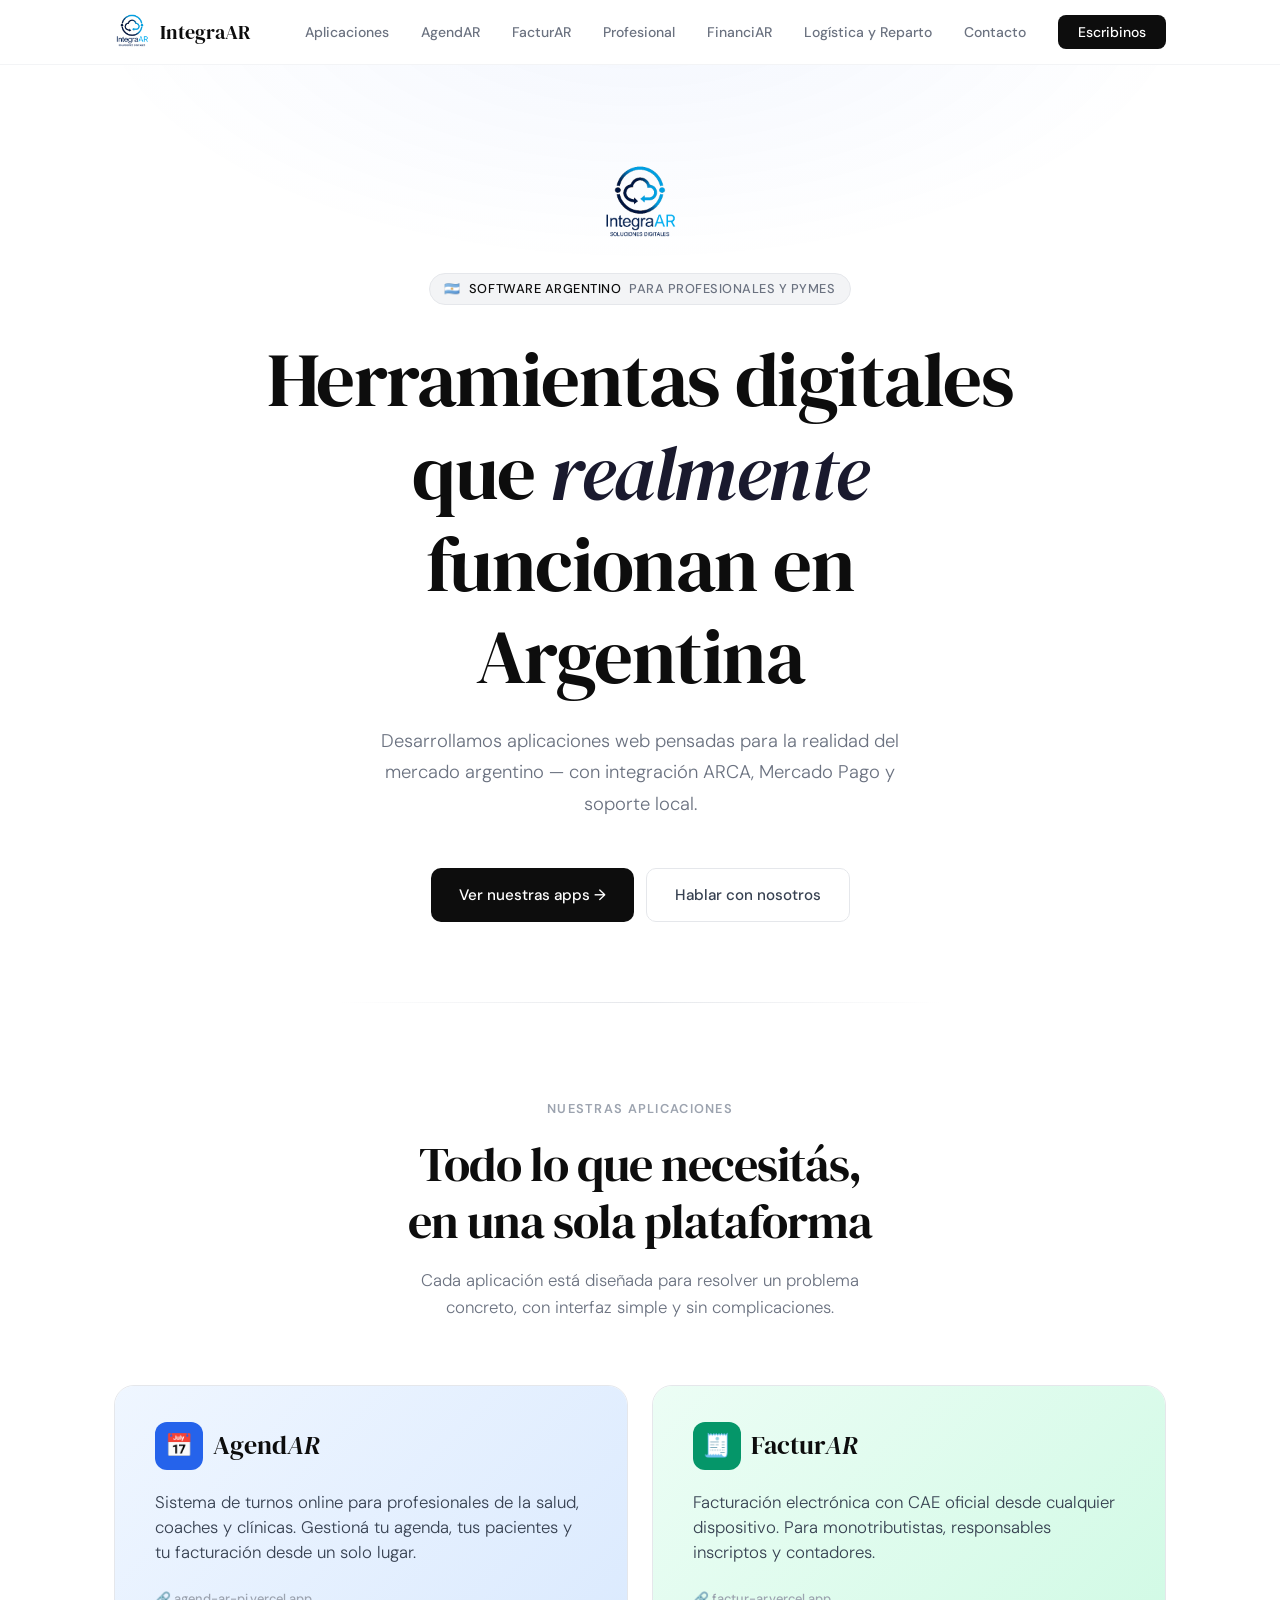
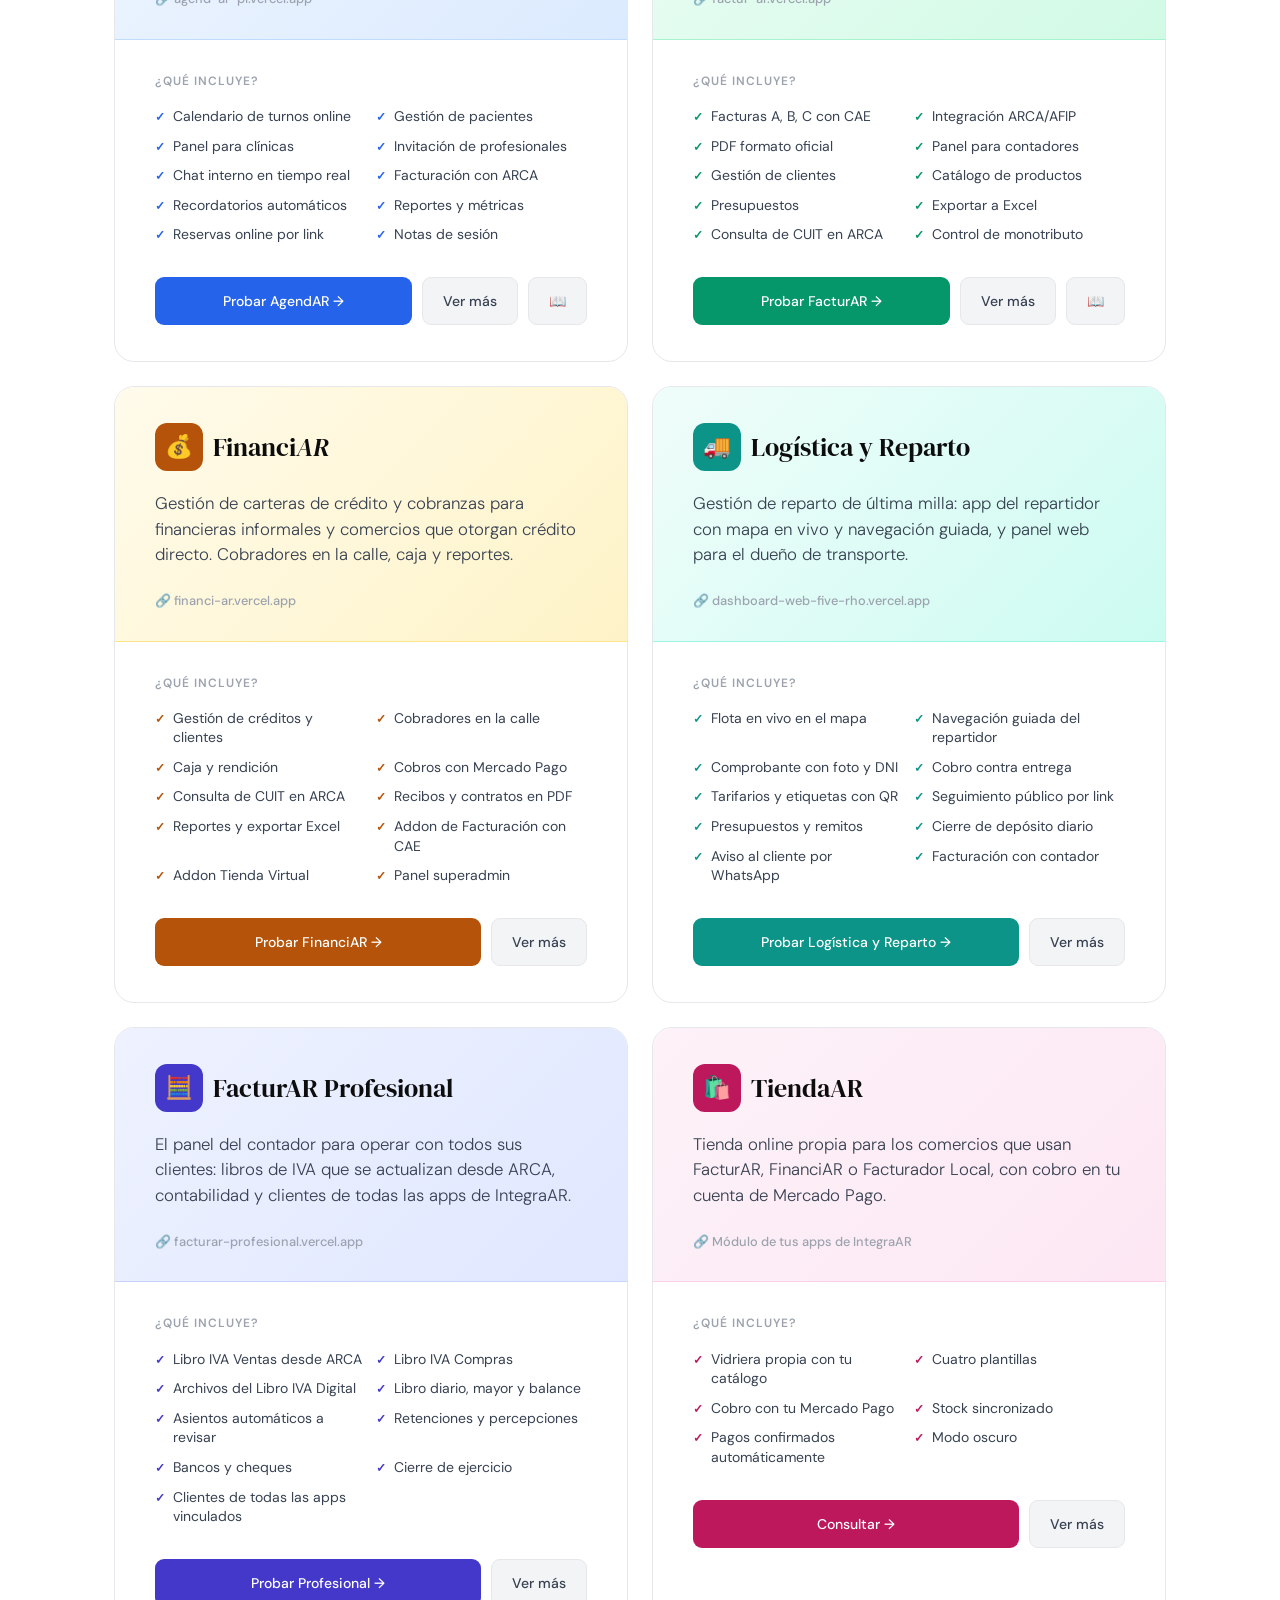
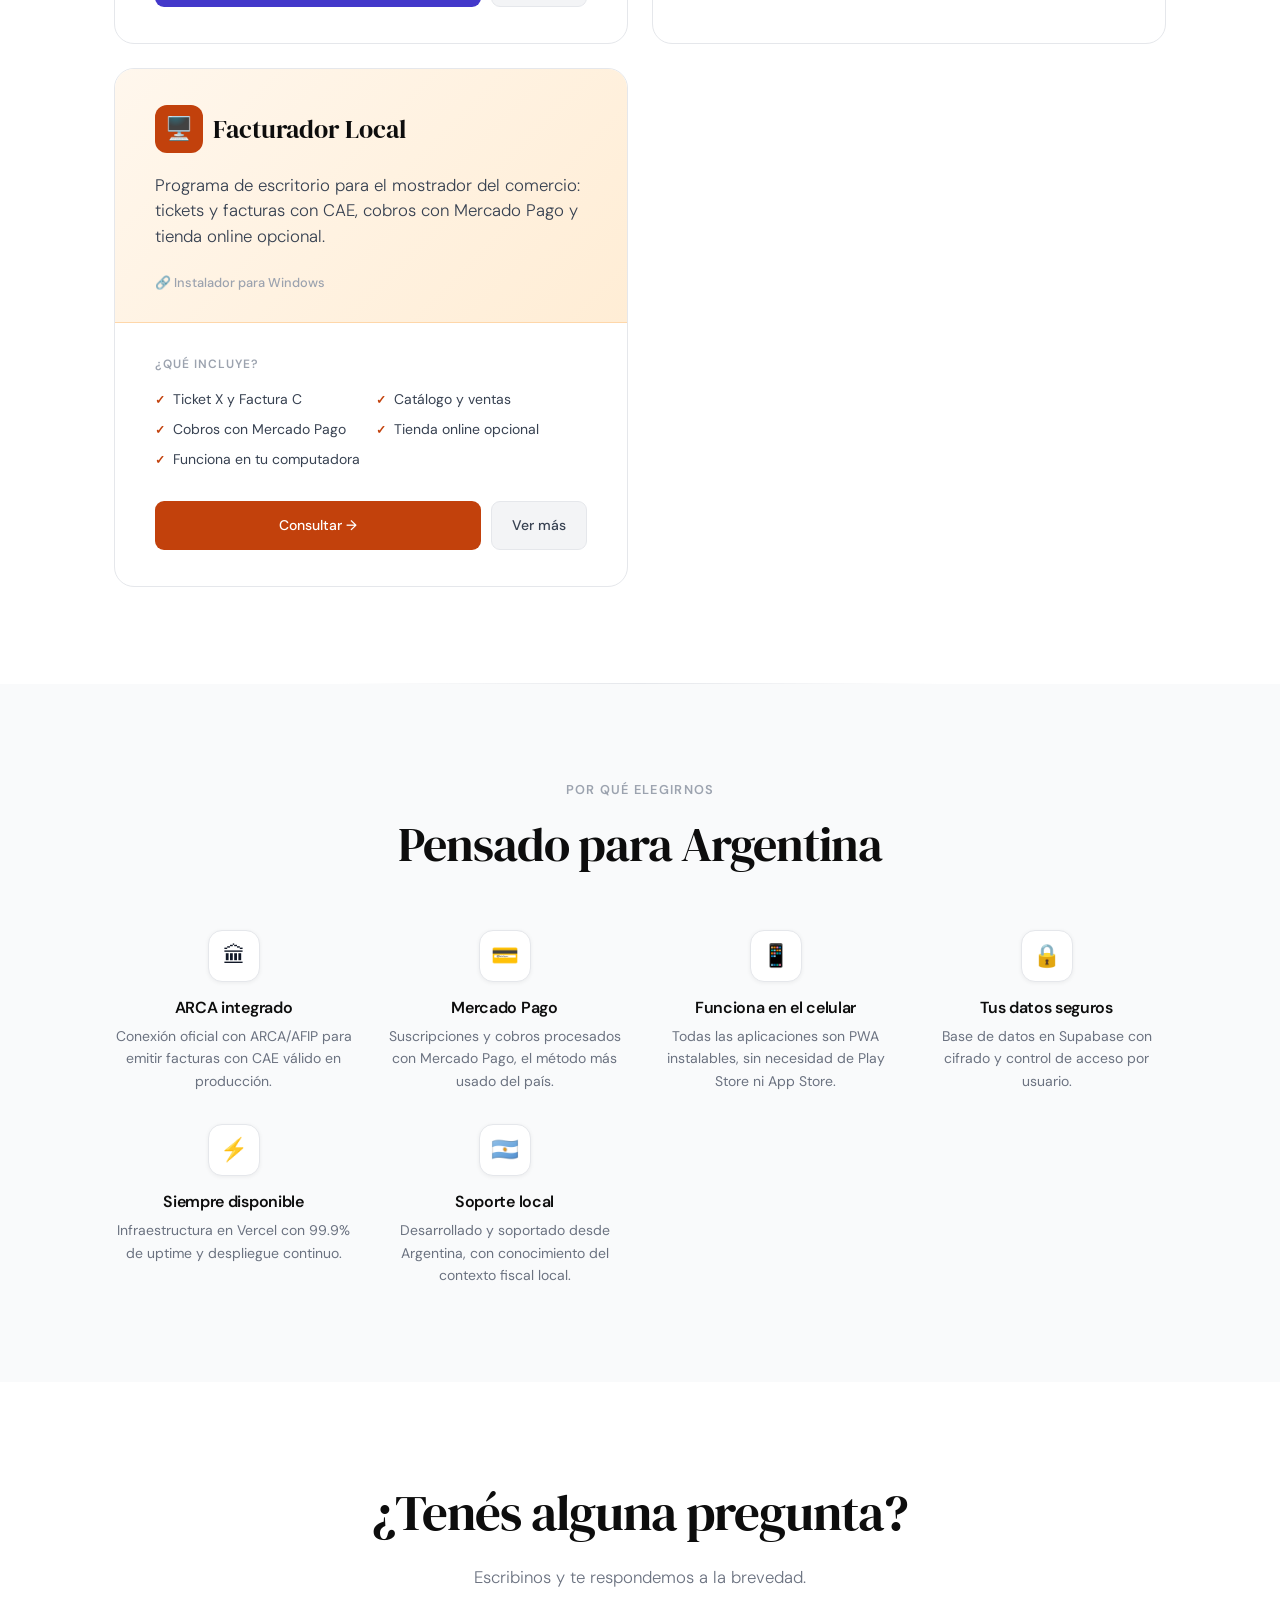
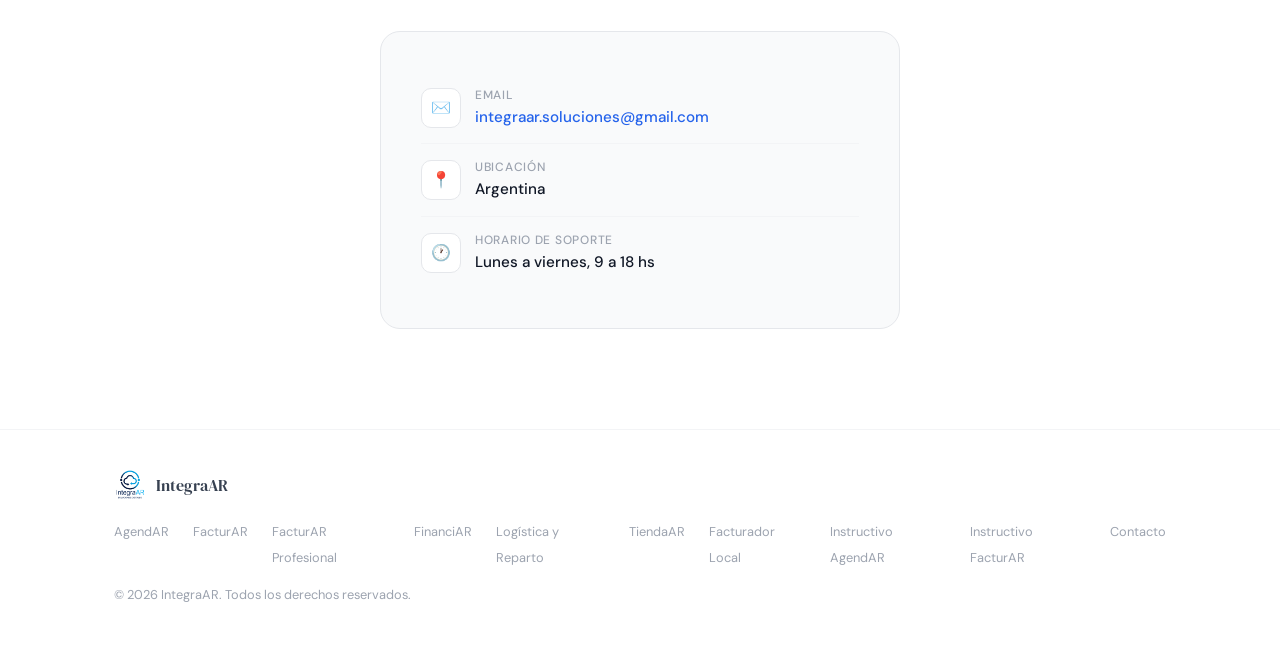
==== commit a5fcb164: "Sitio: páginas de FacturAR Profesional, TiendaAR y Facturador Local; corrige el link de FacturAR Co-" ====
--- a/index.html
+++ b/index.html
@@ -35,6 +35,12 @@
       --financ-l:#fffbeb;
       --lr:      #0d9488;
       --lr-l:    #f0fdfa;
+      --profe:      #4338ca;
+      --profe-l:    #eef2ff;
+      --tienda:      #be185d;
+      --tienda-l:    #fdf2f8;
+      --local:      #c2410c;
+      --local-l:    #fff7ed;
       --brand:   #1a1a2e;   /* IntegraAR navy oscuro */
 
       --radius:  12px;
@@ -305,6 +311,18 @@
       background: linear-gradient(135deg, #f0fdfa 0%, #ccfbf1 100%);
       border-bottom: 1px solid #99f6e4;
     }
+    .app-card-header.profe {
+      background: linear-gradient(135deg, #eef2ff 0%, #e0e7ff 100%);
+      border-bottom: 1px solid #c7d2fe;
+    }
+    .app-card-header.tienda {
+      background: linear-gradient(135deg, #fdf2f8 0%, #fce7f3 100%);
+      border-bottom: 1px solid #fbcfe8;
+    }
+    .app-card-header.local {
+      background: linear-gradient(135deg, #fff7ed 0%, #ffedd5 100%);
+      border-bottom: 1px solid #fed7aa;
+    }
 
     .app-badge {
       display: inline-flex;
@@ -327,6 +345,9 @@
     .app-icon.factur { background: var(--factur); }
     .app-icon.financ { background: var(--financ); }
     .app-icon.lr { background: var(--lr); }
+    .app-icon.profe { background: var(--profe); }
+    .app-icon.tienda { background: var(--tienda); }
+    .app-icon.local { background: var(--local); }
 
     .app-name {
       font-family: 'DM Serif Display', serif;
@@ -397,6 +418,9 @@
     .features-list.factur li::before { color: var(--factur); }
     .features-list.financ li::before { color: var(--financ); }
     .features-list.lr li::before { color: var(--lr); }
+    .features-list.profe li::before { color: var(--profe); }
+    .features-list.tienda li::before { color: var(--tienda); }
+    .features-list.local li::before { color: var(--local); }
 
     .app-card-actions {
       display: flex;
@@ -433,7 +457,22 @@
       background: var(--lr);
       color: white;
     }
+    .btn-app.profe {
+      background: var(--profe);
+      color: white;
+    }
+    .btn-app.tienda {
+      background: var(--tienda);
+      color: white;
+    }
+    .btn-app.local {
+      background: var(--local);
+      color: white;
+    }
     .btn-app.lr:hover { opacity: 0.88; }
+    .btn-app.profe:hover { opacity: 0.88; }
+    .btn-app.tienda:hover { opacity: 0.88; }
+    .btn-app.local:hover { opacity: 0.88; }
 
     .btn-app.ghost {
       background: var(--gray-100);
@@ -668,6 +707,7 @@
         <li><a href="#apps">Aplicaciones</a></li>
         <li><a href="/agendar">AgendAR</a></li>
         <li><a href="/facturar">FacturAR</a></li>
+        <li><a href="/profesional">Profesional</a></li>
         <li><a href="/financiar">FinanciAR</a></li>
         <li><a href="/lr">Logística y Reparto</a></li>
         <li><a href="#contacto">Contacto</a></li>
@@ -757,7 +797,7 @@
               Facturación electrónica con CAE oficial desde cualquier dispositivo.
               Para monotributistas, responsables inscriptos y contadores.
             </p>
-            <div class="app-url">🔗 factu-ar.vercel.app</div>
+            <div class="app-url">🔗 factur-ar.vercel.app</div>
           </div>
           <div class="app-card-body">
             <div class="features-title">¿Qué incluye?</div>
@@ -774,7 +814,7 @@
               <li>Control de monotributo</li>
             </ul>
             <div class="app-card-actions">
-              <a href="https://factu-ar.vercel.app" target="_blank" rel="noopener" class="btn btn-app factur">
+              <a href="https://factur-ar.vercel.app" target="_blank" rel="noopener" class="btn btn-app factur">
                 Probar FacturAR →
               </a>
               <a href="/facturar" class="btn btn-app ghost">Ver más</a>
@@ -855,6 +895,101 @@
           </div>
         </div>
 
+        <!-- FacturAR Profesional -->
+        <div class="app-card">
+          <div class="app-card-header profe">
+            <div class="app-badge">
+              <div class="app-icon profe">🧮</div>
+              <div class="app-name">FacturAR Profesional</div>
+            </div>
+            <p class="app-tagline">
+              El panel del contador para operar con todos sus clientes: libros de IVA que se actualizan desde ARCA, contabilidad y clientes de todas las apps de IntegraAR.
+            </p>
+            <div class="app-url">🔗 facturar-profesional.vercel.app</div>
+          </div>
+          <div class="app-card-body">
+            <div class="features-title">¿Qué incluye?</div>
+            <ul class="features-list profe">
+              <li>Libro IVA Ventas desde ARCA</li>
+              <li>Libro IVA Compras</li>
+              <li>Archivos del Libro IVA Digital</li>
+              <li>Libro diario, mayor y balance</li>
+              <li>Asientos automáticos a revisar</li>
+              <li>Retenciones y percepciones</li>
+              <li>Bancos y cheques</li>
+              <li>Cierre de ejercicio</li>
+              <li>Clientes de todas las apps vinculados</li>
+            </ul>
+            <div class="app-card-actions">
+              <a href="https://facturar-profesional.vercel.app" target="_blank" rel="noopener" class="btn btn-app profe">
+                Probar Profesional →
+              </a>
+              <a href="/profesional" class="btn btn-app ghost">Ver más</a>
+            </div>
+          </div>
+        </div>
+
+        <!-- TiendaAR -->
+        <div class="app-card">
+          <div class="app-card-header tienda">
+            <div class="app-badge">
+              <div class="app-icon tienda">🛍️</div>
+              <div class="app-name">TiendaAR</div>
+            </div>
+            <p class="app-tagline">
+              Tienda online propia para los comercios que usan FacturAR, FinanciAR o Facturador Local, con cobro en tu cuenta de Mercado Pago.
+            </p>
+            <div class="app-url">🔗 Módulo de tus apps de IntegraAR</div>
+          </div>
+          <div class="app-card-body">
+            <div class="features-title">¿Qué incluye?</div>
+            <ul class="features-list tienda">
+              <li>Vidriera propia con tu catálogo</li>
+              <li>Cuatro plantillas</li>
+              <li>Cobro con tu Mercado Pago</li>
+              <li>Stock sincronizado</li>
+              <li>Pagos confirmados automáticamente</li>
+              <li>Modo oscuro</li>
+            </ul>
+            <div class="app-card-actions">
+              <a href="mailto:integraar.soluciones@gmail.com?subject=TiendaAR" class="btn btn-app tienda">
+                Consultar →
+              </a>
+              <a href="/tienda" class="btn btn-app ghost">Ver más</a>
+            </div>
+          </div>
+        </div>
+
+        <!-- Facturador Local -->
+        <div class="app-card">
+          <div class="app-card-header local">
+            <div class="app-badge">
+              <div class="app-icon local">🖥️</div>
+              <div class="app-name">Facturador Local</div>
+            </div>
+            <p class="app-tagline">
+              Programa de escritorio para el mostrador del comercio: tickets y facturas con CAE, cobros con Mercado Pago y tienda online opcional.
+            </p>
+            <div class="app-url">🔗 Instalador para Windows</div>
+          </div>
+          <div class="app-card-body">
+            <div class="features-title">¿Qué incluye?</div>
+            <ul class="features-list local">
+              <li>Ticket X y Factura C</li>
+              <li>Catálogo y ventas</li>
+              <li>Cobros con Mercado Pago</li>
+              <li>Tienda online opcional</li>
+              <li>Funciona en tu computadora</li>
+            </ul>
+            <div class="app-card-actions">
+              <a href="mailto:integraar.soluciones@gmail.com?subject=Facturador%20Local" class="btn btn-app local">
+                Consultar →
+              </a>
+              <a href="/facturador-local" class="btn btn-app ghost">Ver más</a>
+            </div>
+          </div>
+        </div>
+
       </div>
     </div>
   </section>
@@ -945,8 +1080,11 @@
         <ul class="footer-links">
           <li><a href="/agendar">AgendAR</a></li>
           <li><a href="/facturar">FacturAR</a></li>
+          <li><a href="/profesional">FacturAR Profesional</a></li>
           <li><a href="/financiar">FinanciAR</a></li>
           <li><a href="/lr">Logística y Reparto</a></li>
+          <li><a href="/tienda">TiendaAR</a></li>
+          <li><a href="/facturador-local">Facturador Local</a></li>
           <li><a href="/instructivos/agendar">Instructivo AgendAR</a></li>
           <li><a href="/instructivos/facturar">Instructivo FacturAR</a></li>
           <li><a href="#contacto">Contacto</a></li>
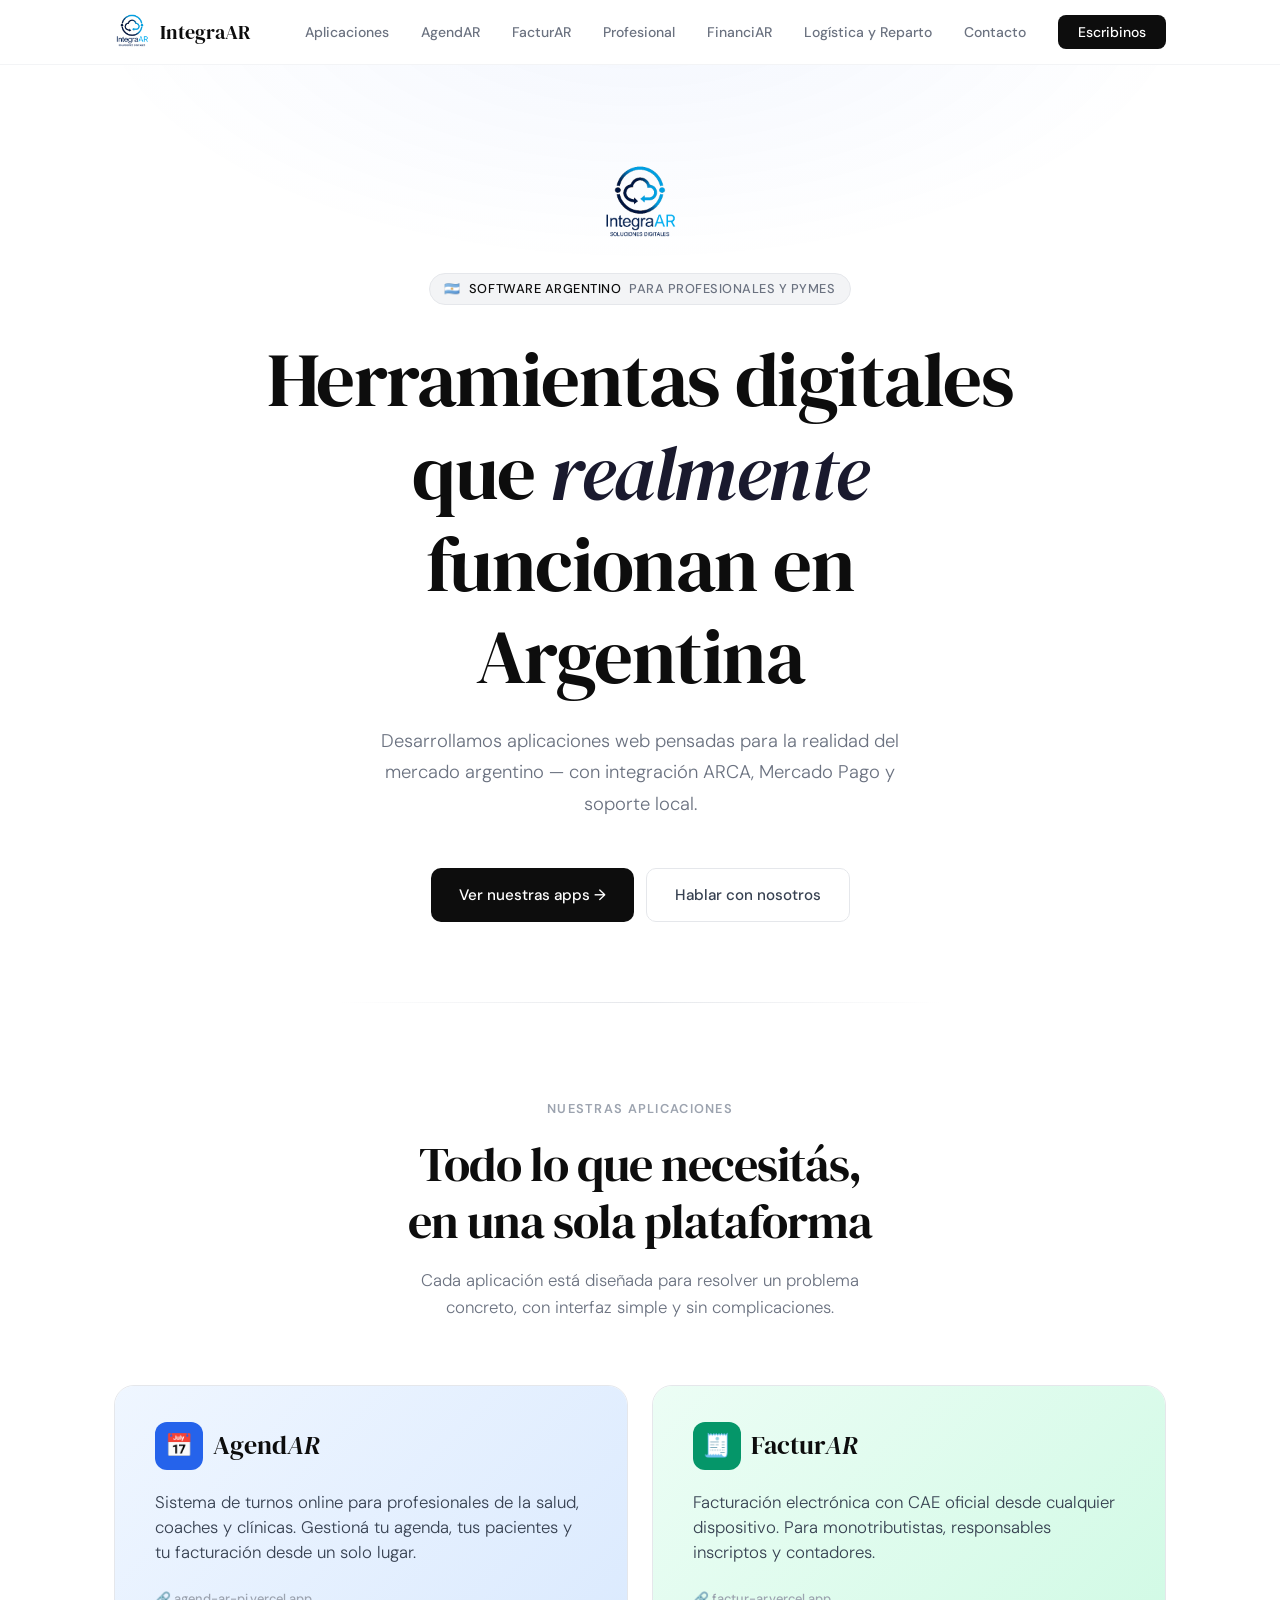
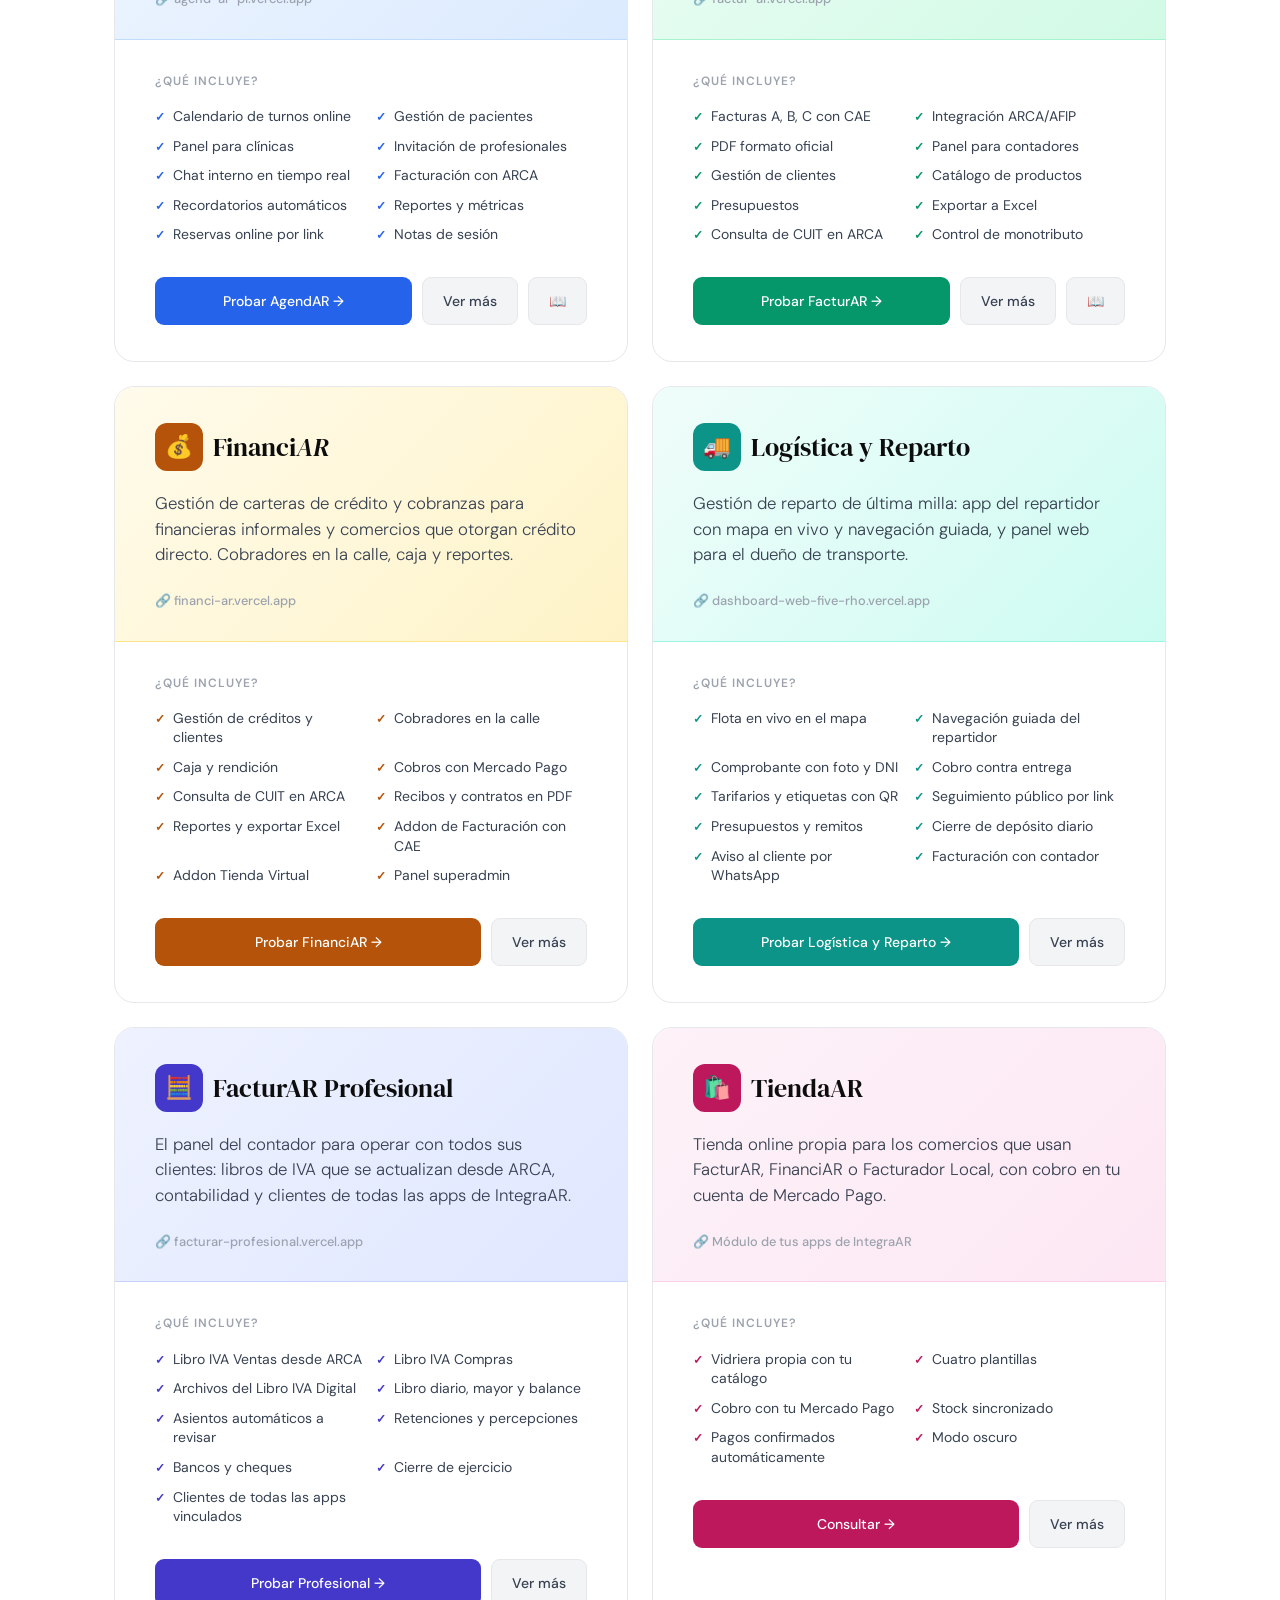
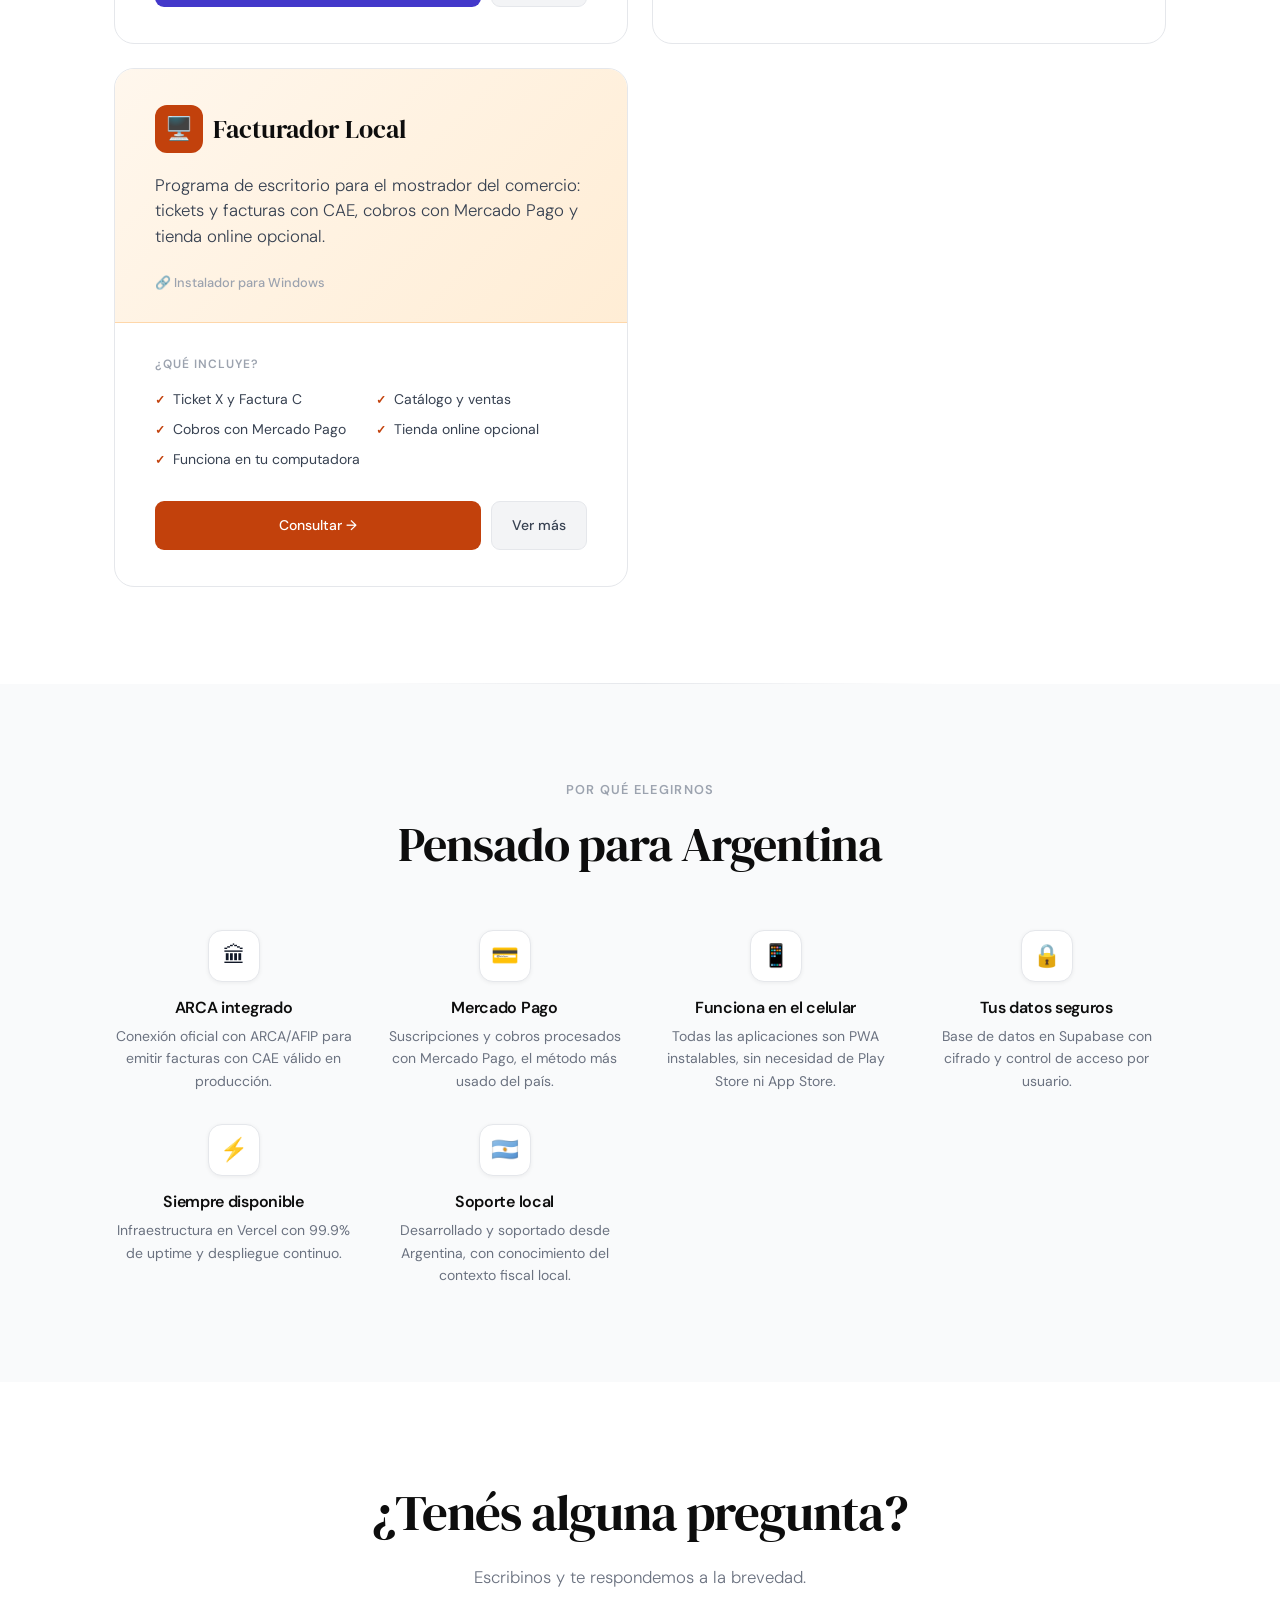
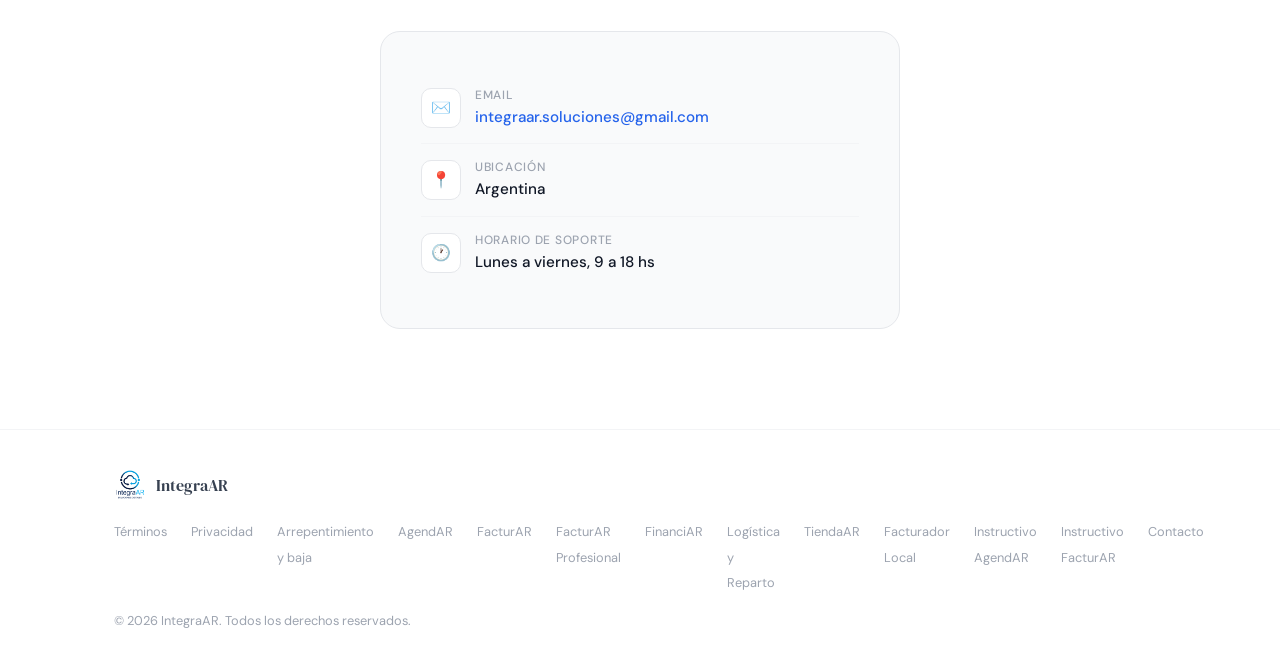
==== commit 40b6d4dc: "feat: páginas legales (términos v2.0, privacidad, arrepentimiento y baja) y relevamiento de resilien" ====
--- a/index.html
+++ b/index.html
@@ -1078,6 +1078,9 @@
           <span>IntegraAR</span>
         </a>
         <ul class="footer-links">
+          <li><a href="/terminos">Términos</a></li>
+          <li><a href="/privacidad">Privacidad</a></li>
+          <li><a href="/arrepentimiento">Arrepentimiento y baja</a></li>
           <li><a href="/agendar">AgendAR</a></li>
           <li><a href="/facturar">FacturAR</a></li>
           <li><a href="/profesional">FacturAR Profesional</a></li>
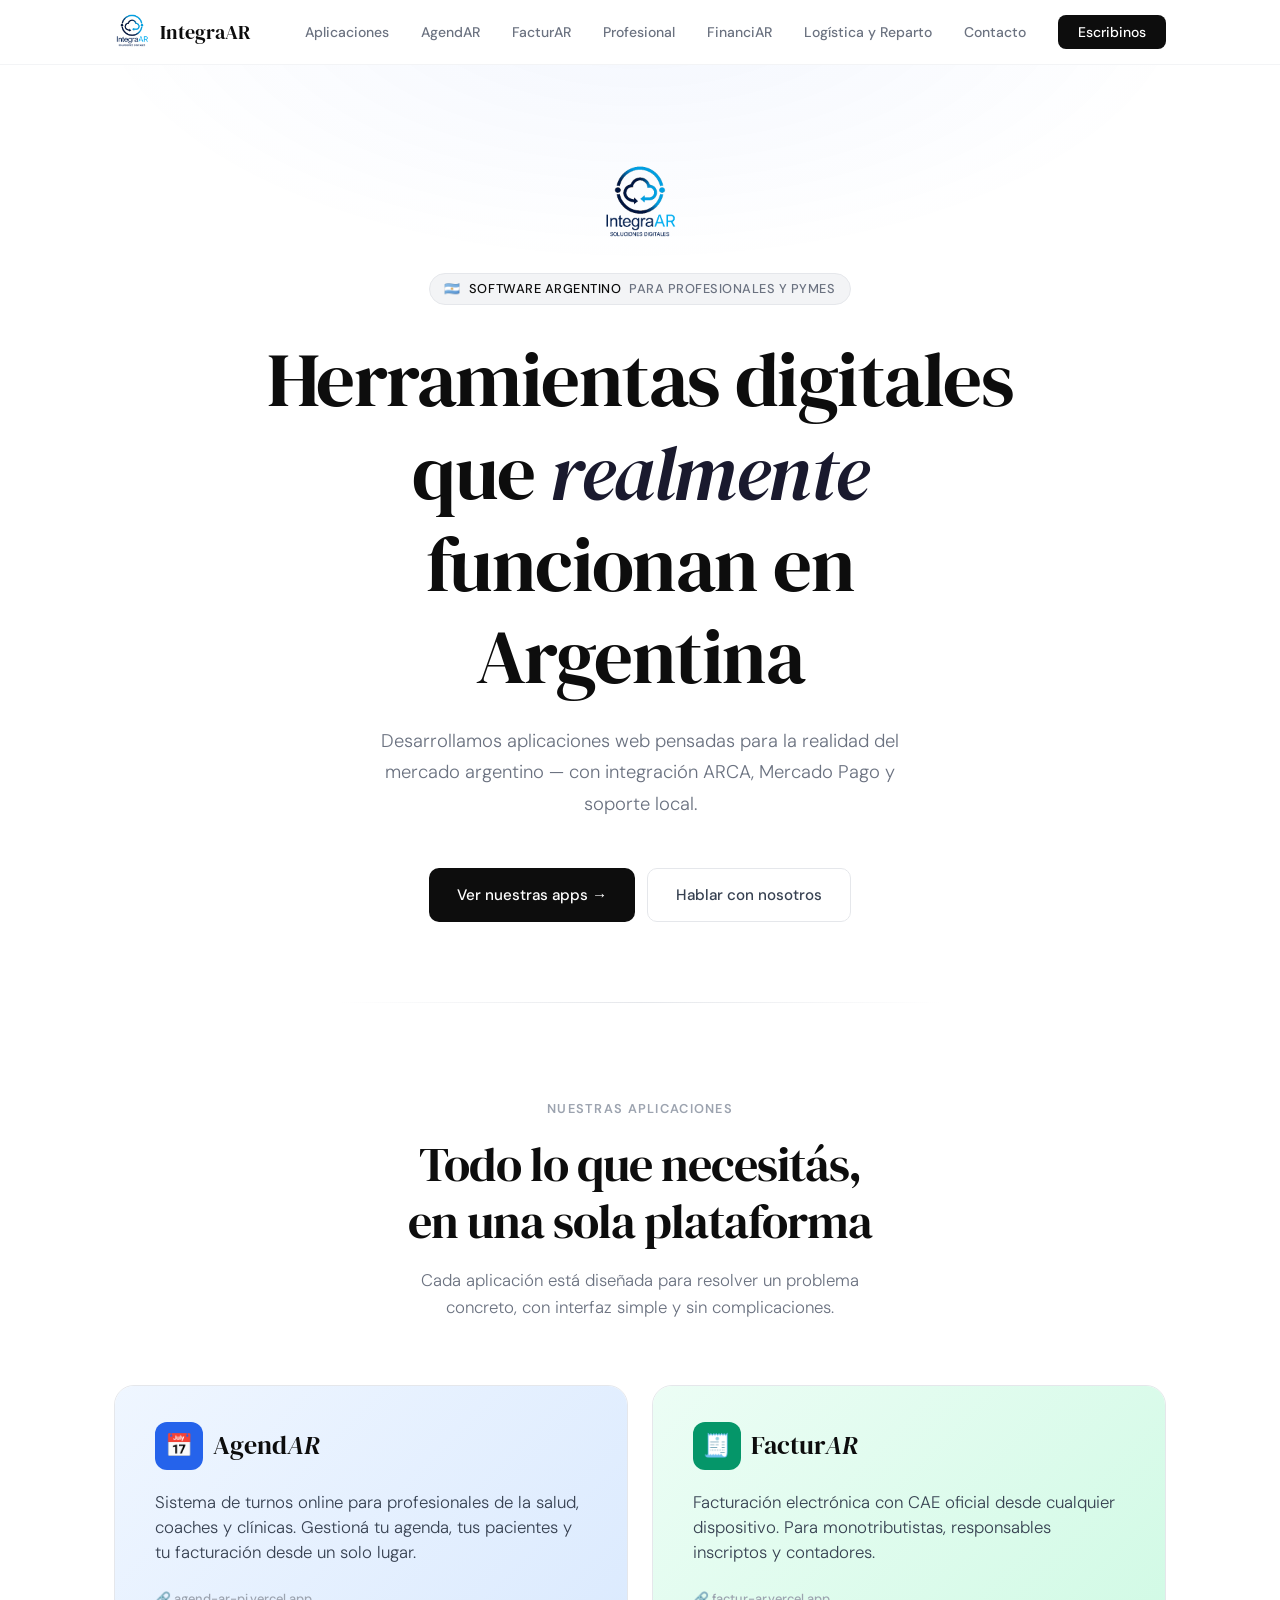
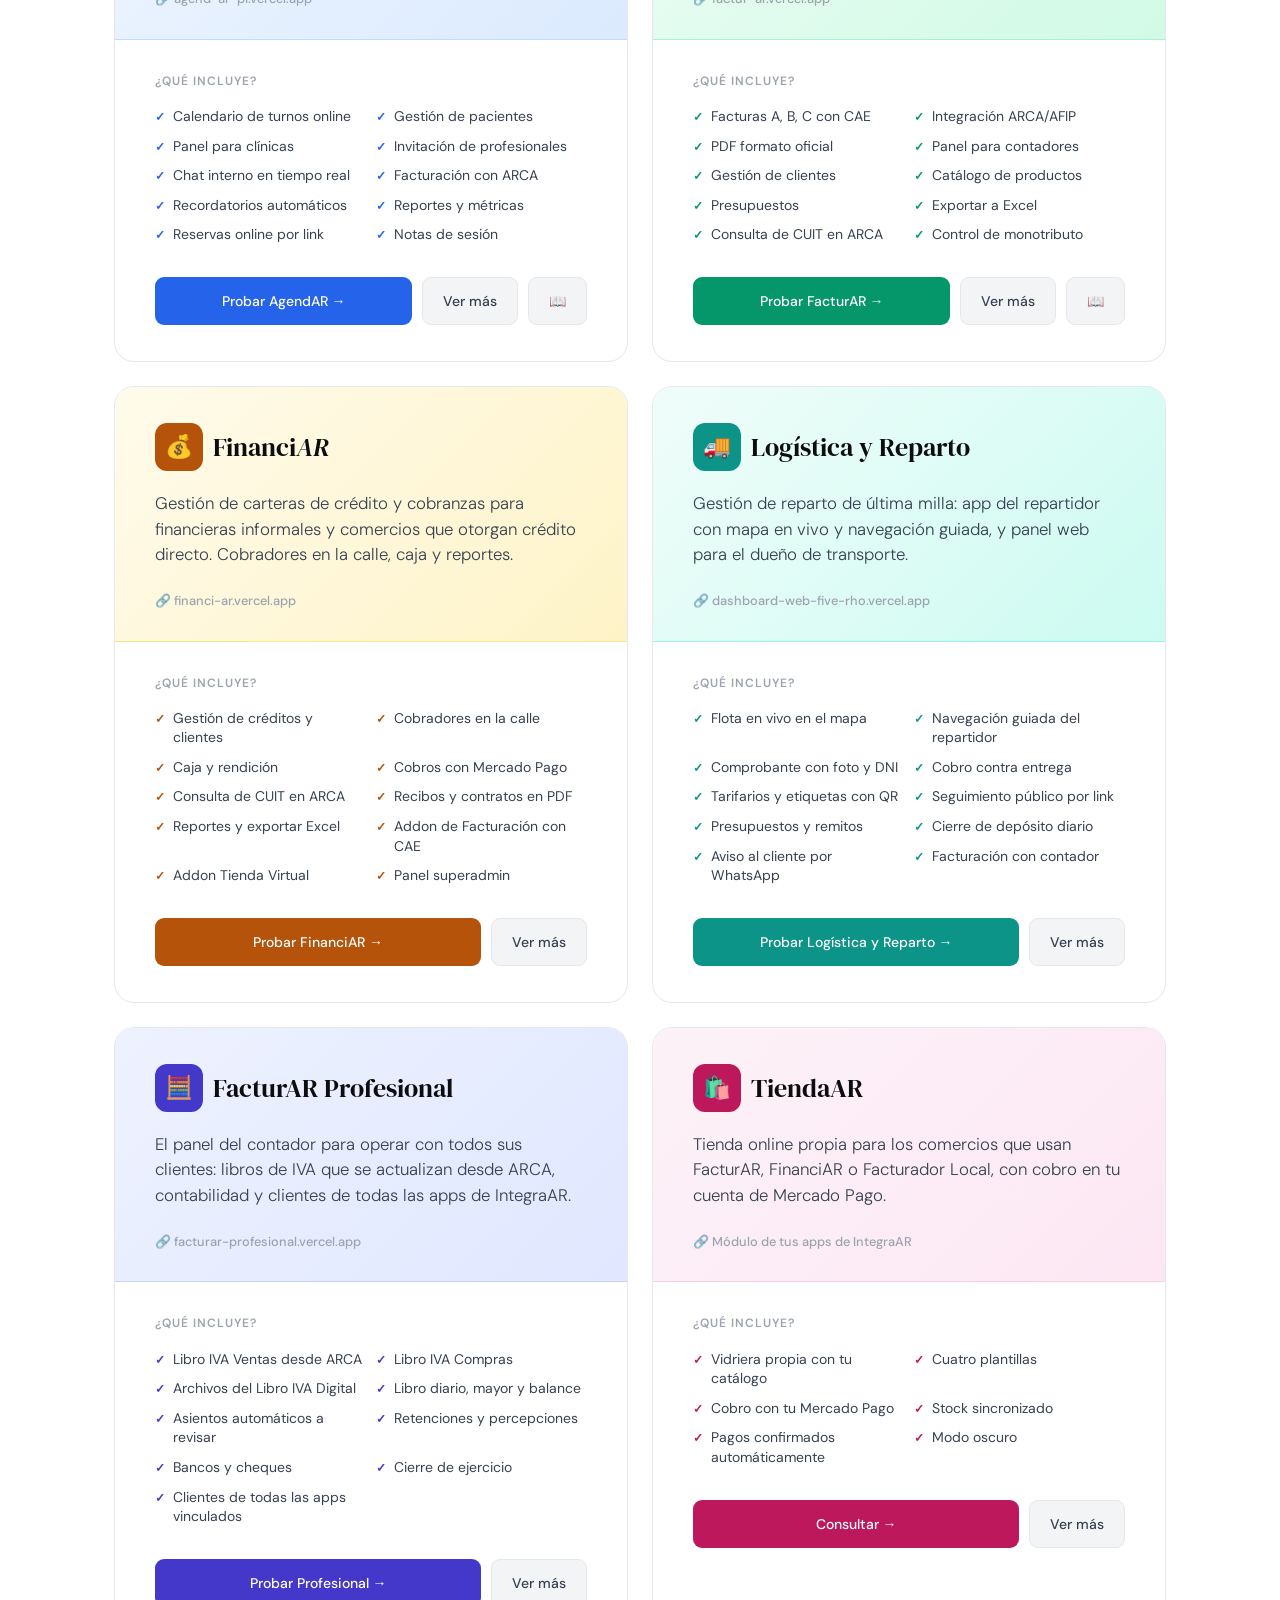
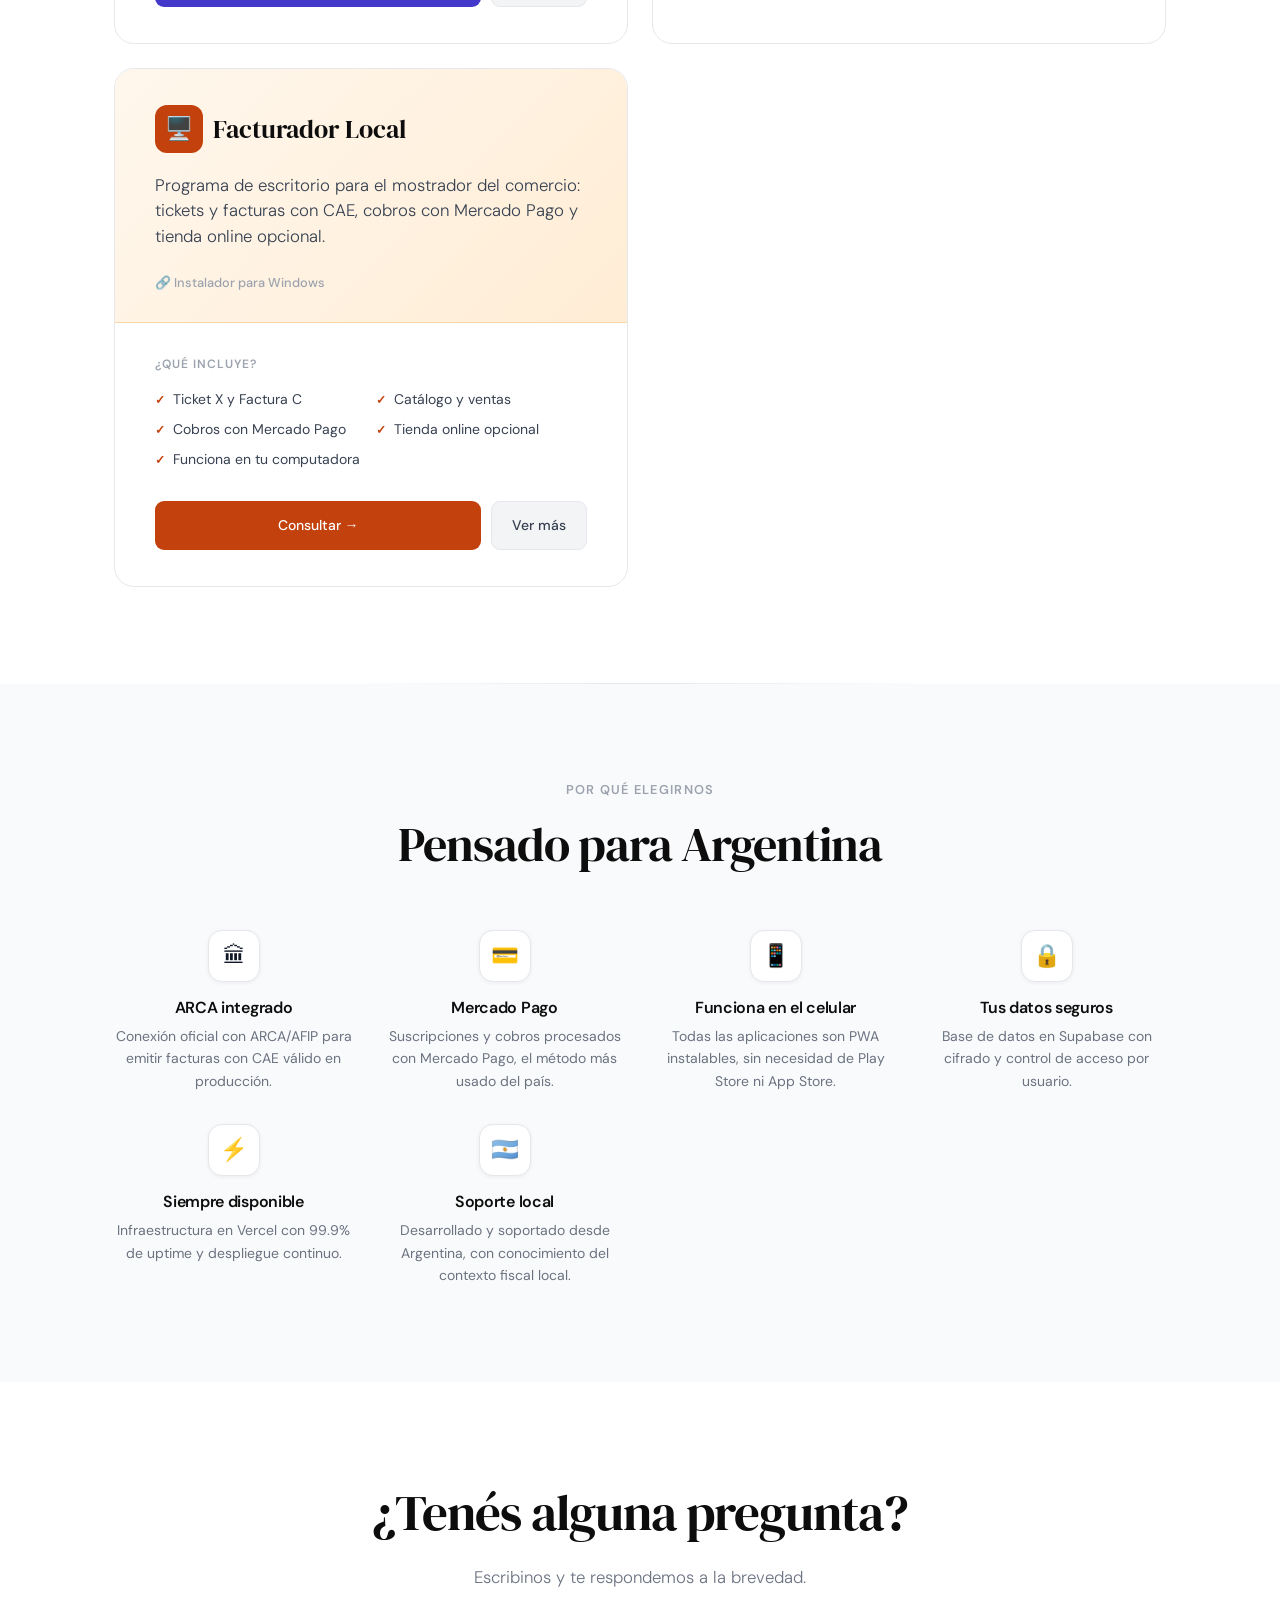
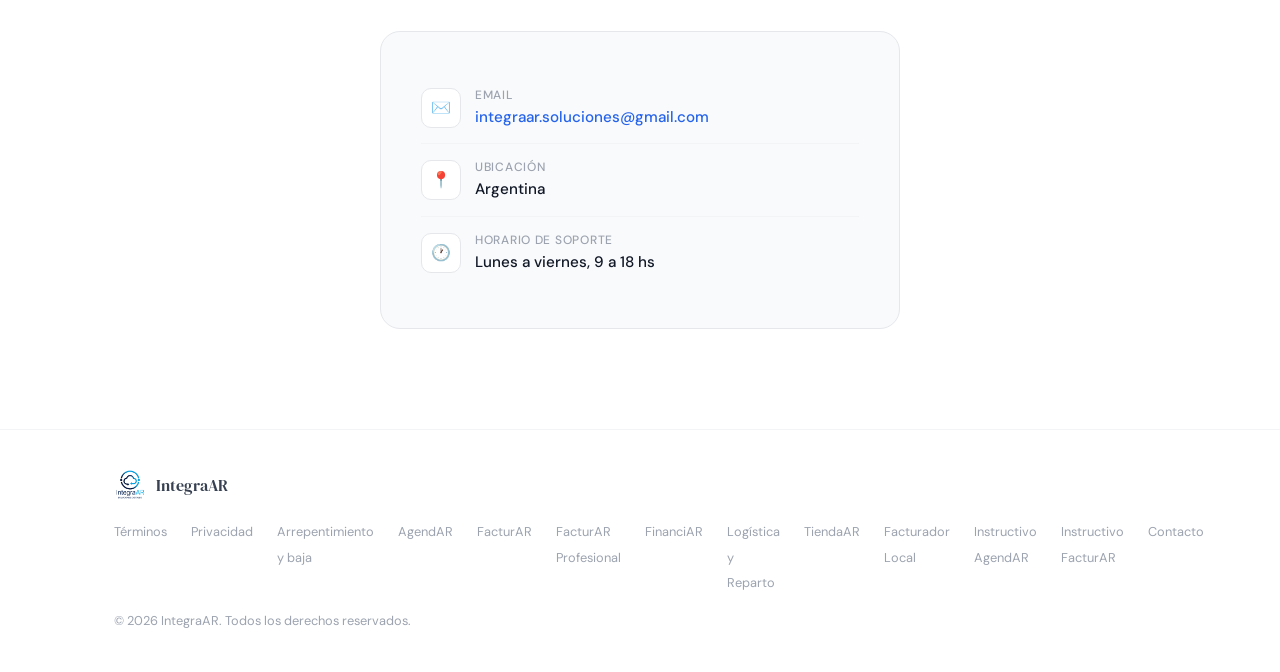
==== commit f411808f: "Sitio: fuentes DM Sans y DM Serif Display propias, sin Google Fonts Co-Authored-By: Claude Sonnet 5." ====
--- a/index.html
+++ b/index.html
@@ -8,9 +8,7 @@
   <meta property="og:title" content="IntegraAR — Software argentino para profesionales" />
   <meta property="og:description" content="Soluciones digitales para pymes y profesionales. Turnos, facturación electrónica, créditos y cobranzas." />
   <meta property="og:type" content="website" />
-  <link rel="preconnect" href="https://fonts.googleapis.com" />
-  <link rel="preconnect" href="https://fonts.gstatic.com" crossorigin />
-  <link href="https://fonts.googleapis.com/css2?family=DM+Serif+Display:ital@0;1&family=DM+Sans:ital,opsz,wght@0,9..40,300;0,9..40,400;0,9..40,500;0,9..40,600;1,9..40,300&display=swap" rel="stylesheet" />
+  <link rel="stylesheet" href="/fonts/fuentes.css" />
   <style>
     /* ── Reset & Base ─────────────────────────────────────────────── */
     *, *::before, *::after { box-sizing: border-box; margin: 0; padding: 0; }
@@ -692,9 +690,17 @@
       .app-card-actions { flex-direction: column; }
       .btn-app.ghost { flex: 1; }
     }
+    /* Aviso de estado: se prende sacando el atributo hidden del div #aviso-estado (ver RESILIENCIA_TERCEROS.md, punto 4) */
+    #aviso-estado { background: #fffbeb; color: #78350f; border-bottom: 1px solid #fcd34d; padding: 10px 16px; text-align: center; font-size: 14px; line-height: 1.4; }
+    #aviso-estado[hidden] { display: none; }
+    @media (prefers-color-scheme: dark) { #aviso-estado { background: #3b2a06; color: #fde68a; border-bottom-color: #92400e; } }
   </style>
 </head>
 <body>
+
+  <!-- ── Aviso de estado (apagado). Para avisar una falla de un tercero (Supabase, Vercel, ARCA, Mercado Pago):
+       1) cambiá el texto de abajo, 2) borrá la palabra hidden, 3) push a main. Para apagarlo, volvé a poner hidden. ── -->
+  <div id="aviso-estado" role="status" hidden>Estamos con inconvenientes en un servicio externo. Estamos trabajando para resolverlo. Disculpá las molestias.</div>
 
   <!-- ── Nav ── -->
   <nav>
--- a/fonts/fuentes.css
+++ b/fonts/fuentes.css
@@ -0,0 +1,7 @@
+@font-face{font-family:'DM Sans';font-style:normal;font-weight:300;font-display:swap;src:url(/fonts/dm-sans-latin-300-normal.woff2) format('woff2');}
+@font-face{font-family:'DM Sans';font-style:normal;font-weight:400;font-display:swap;src:url(/fonts/dm-sans-latin-400-normal.woff2) format('woff2');}
+@font-face{font-family:'DM Sans';font-style:normal;font-weight:500;font-display:swap;src:url(/fonts/dm-sans-latin-500-normal.woff2) format('woff2');}
+@font-face{font-family:'DM Sans';font-style:normal;font-weight:600;font-display:swap;src:url(/fonts/dm-sans-latin-600-normal.woff2) format('woff2');}
+@font-face{font-family:'DM Sans';font-style:italic;font-weight:300;font-display:swap;src:url(/fonts/dm-sans-latin-300-italic.woff2) format('woff2');}
+@font-face{font-family:'DM Serif Display';font-style:normal;font-weight:400;font-display:swap;src:url(/fonts/dm-serif-display-latin-400-normal.woff2) format('woff2');}
+@font-face{font-family:'DM Serif Display';font-style:italic;font-weight:400;font-display:swap;src:url(/fonts/dm-serif-display-latin-400-italic.woff2) format('woff2');}
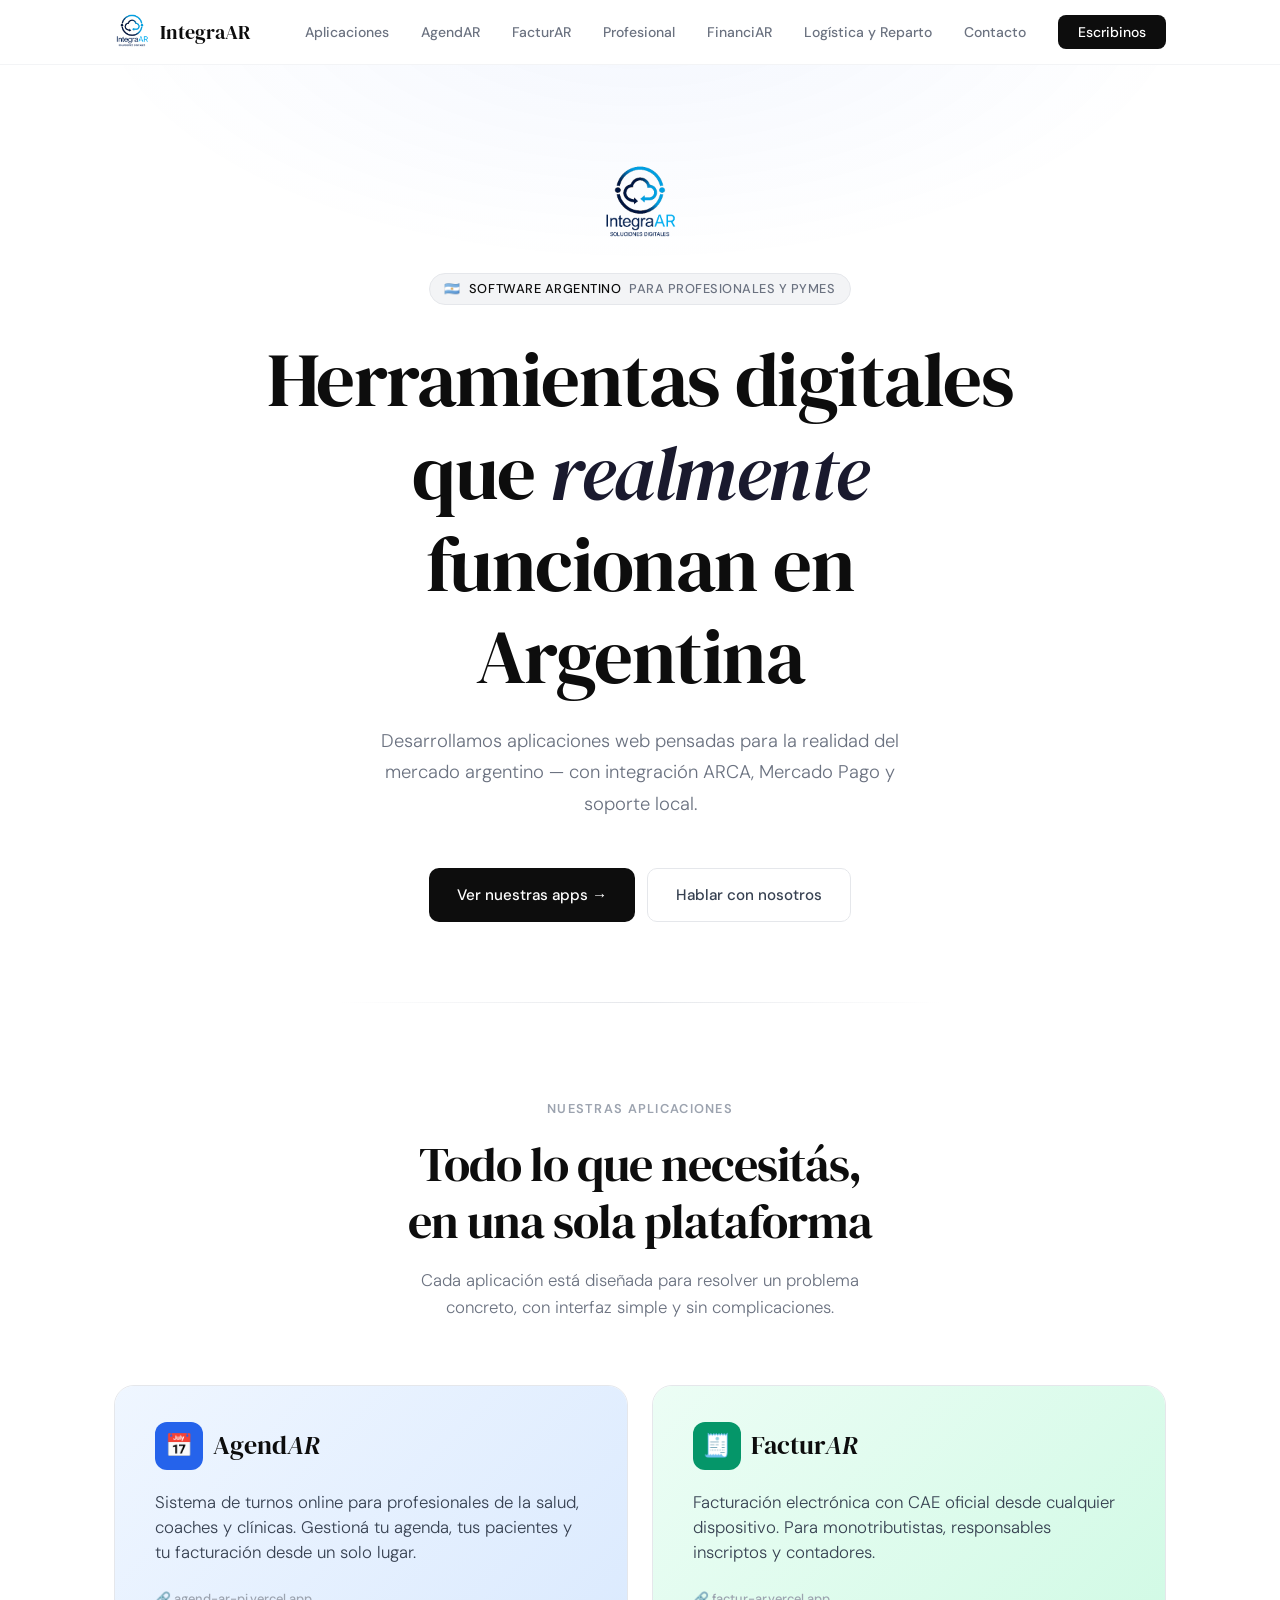
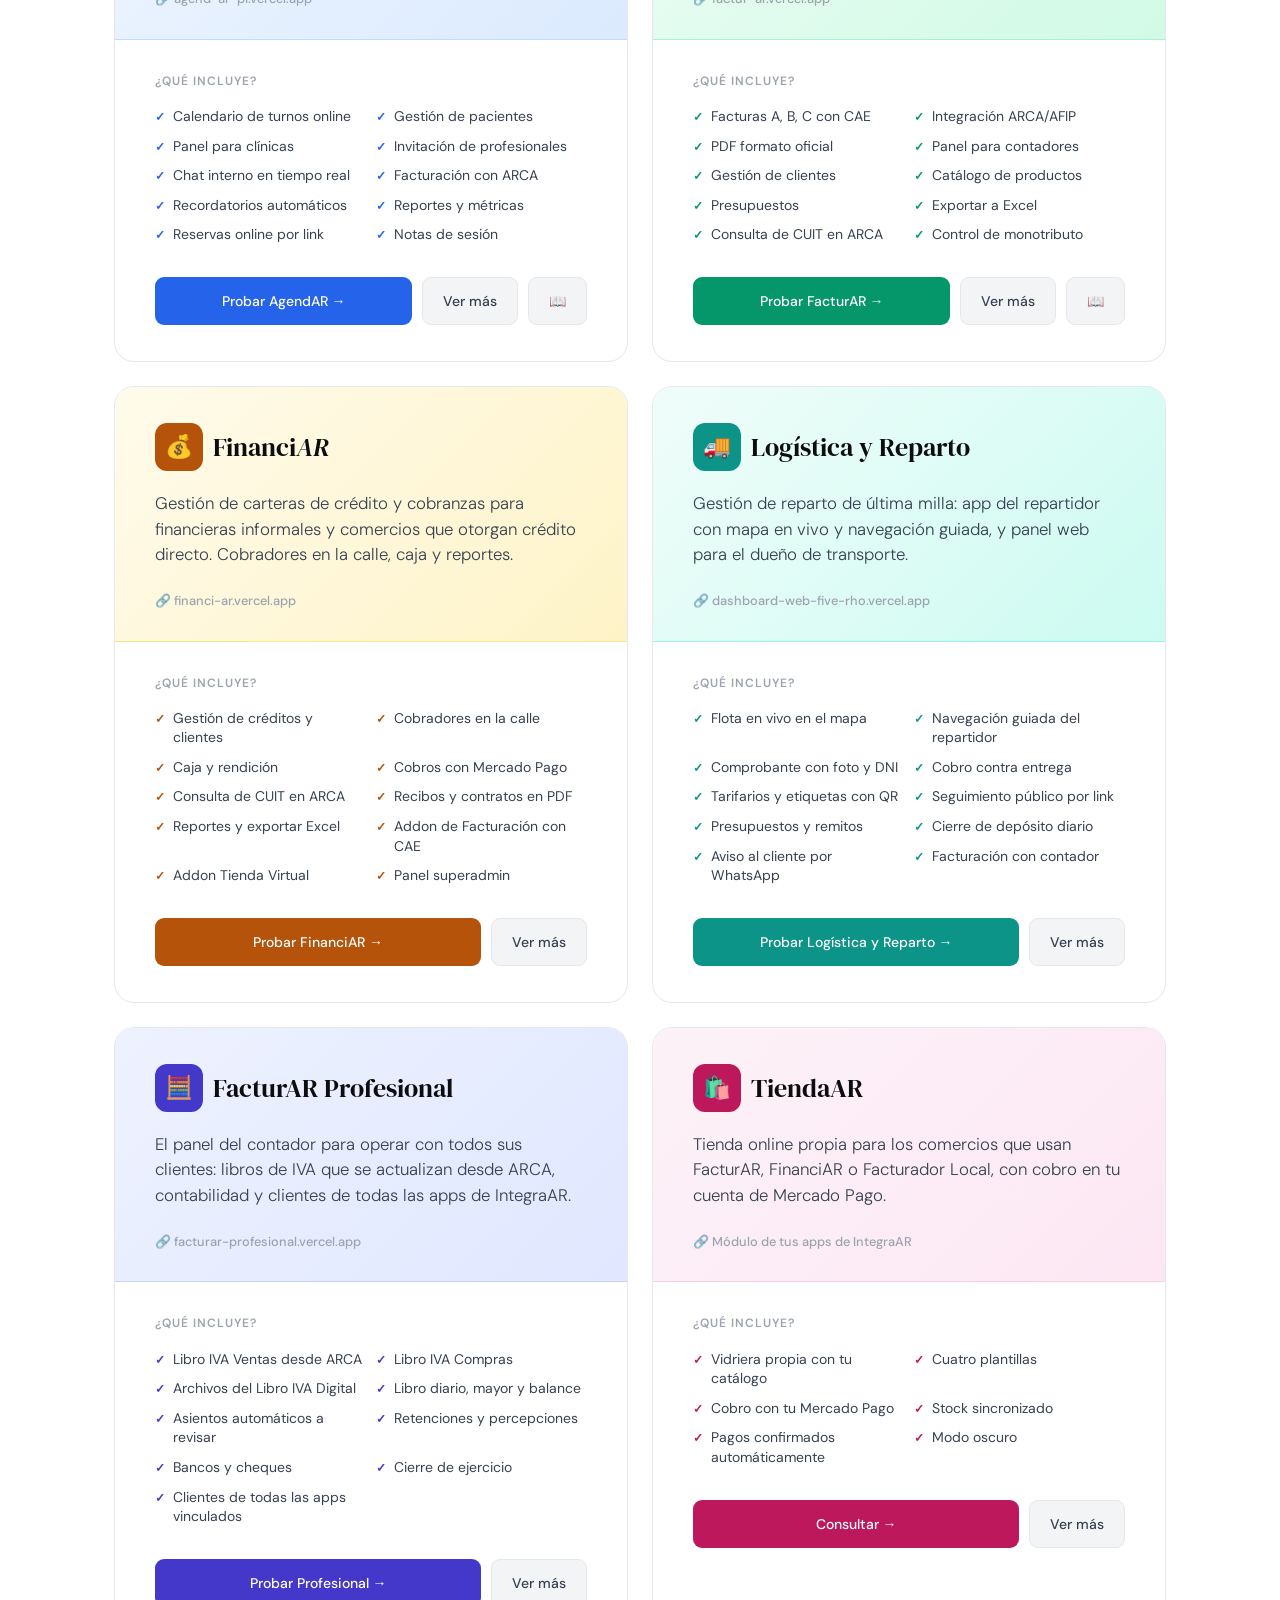
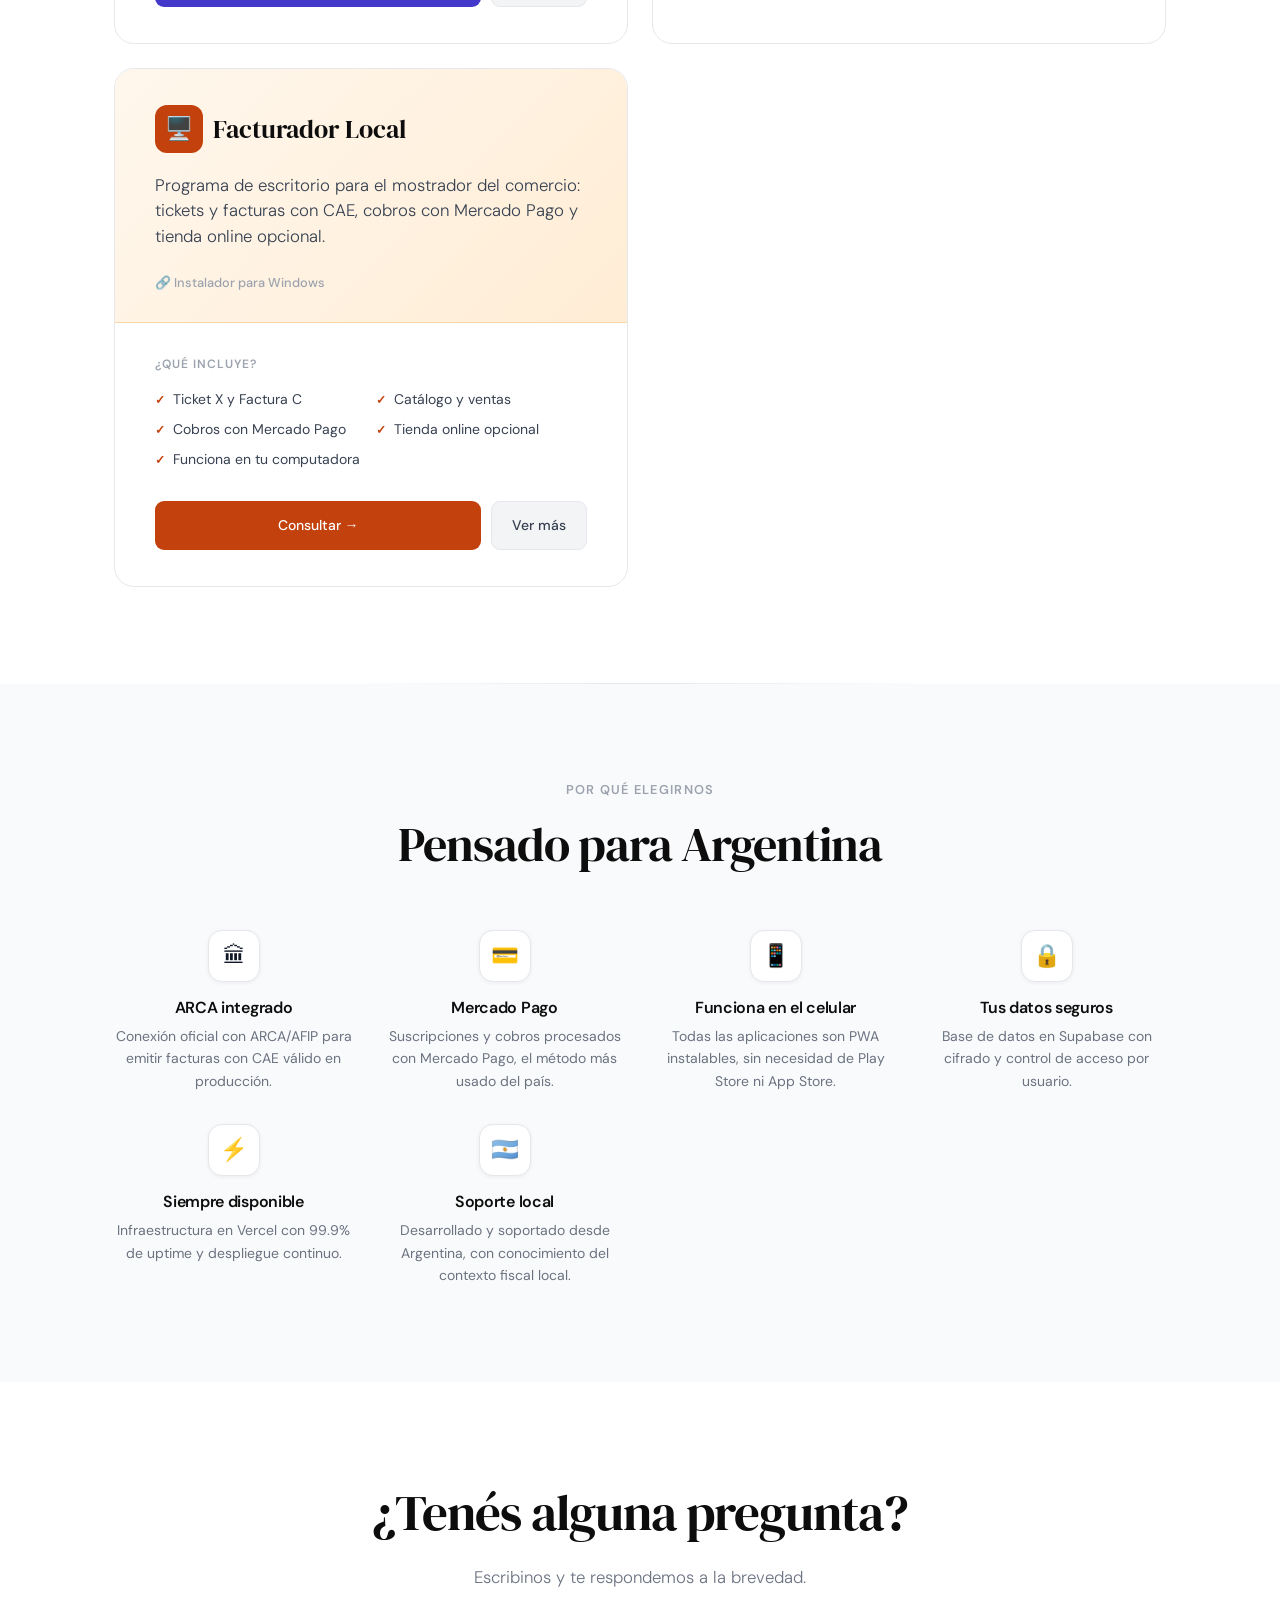
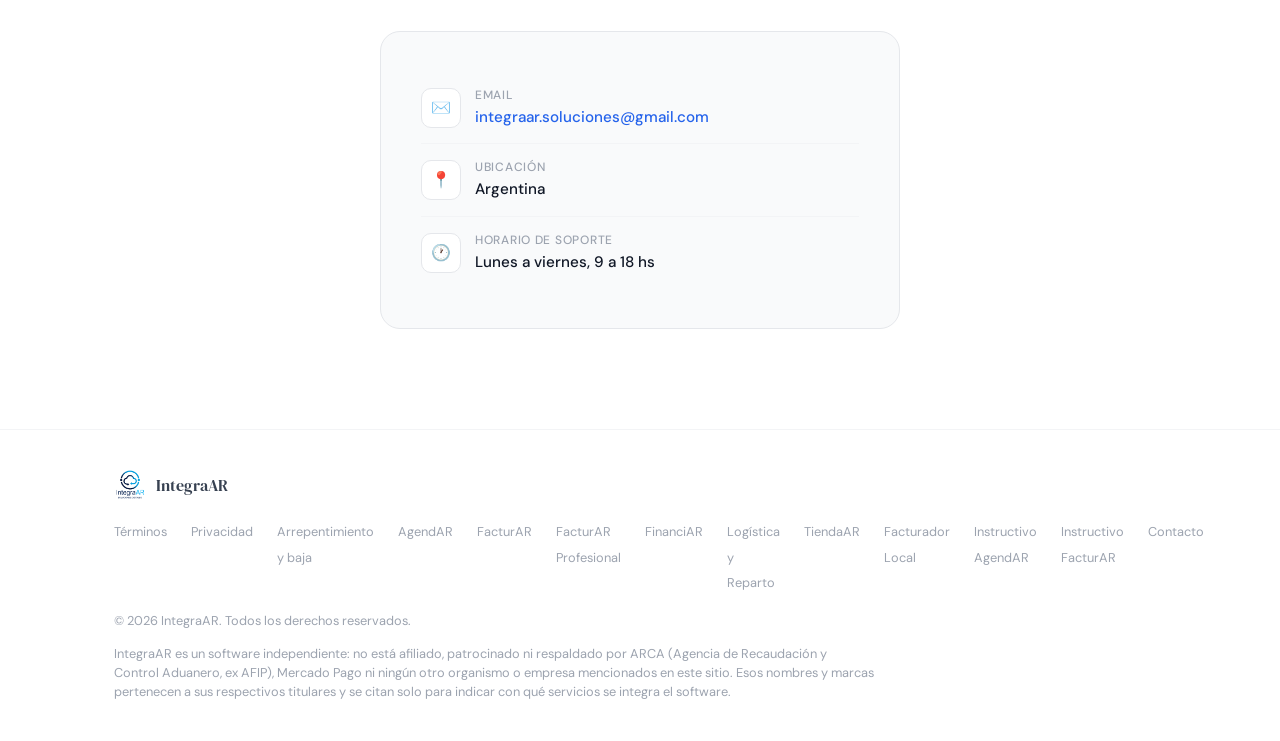
==== commit 76054986: "Sitio: aviso de software independiente (sin vínculo con ARCA ni Mercado Pago) en el pie Co-Authored-" ====
--- a/index.html
+++ b/index.html
@@ -1100,6 +1100,7 @@
         </ul>
         <p class="footer-copy">© 2026 IntegraAR. Todos los derechos reservados.</p>
       </div>
+    <p class="footer-copy" style="margin-top:.75rem;max-width:760px;line-height:1.5">IntegraAR es un software independiente: no está afiliado, patrocinado ni respaldado por ARCA (Agencia de Recaudación y Control Aduanero, ex AFIP), Mercado Pago ni ningún otro organismo o empresa mencionados en este sitio. Esos nombres y marcas pertenecen a sus respectivos titulares y se citan solo para indicar con qué servicios se integra el software.</p>
     </div>
   </footer>
 
